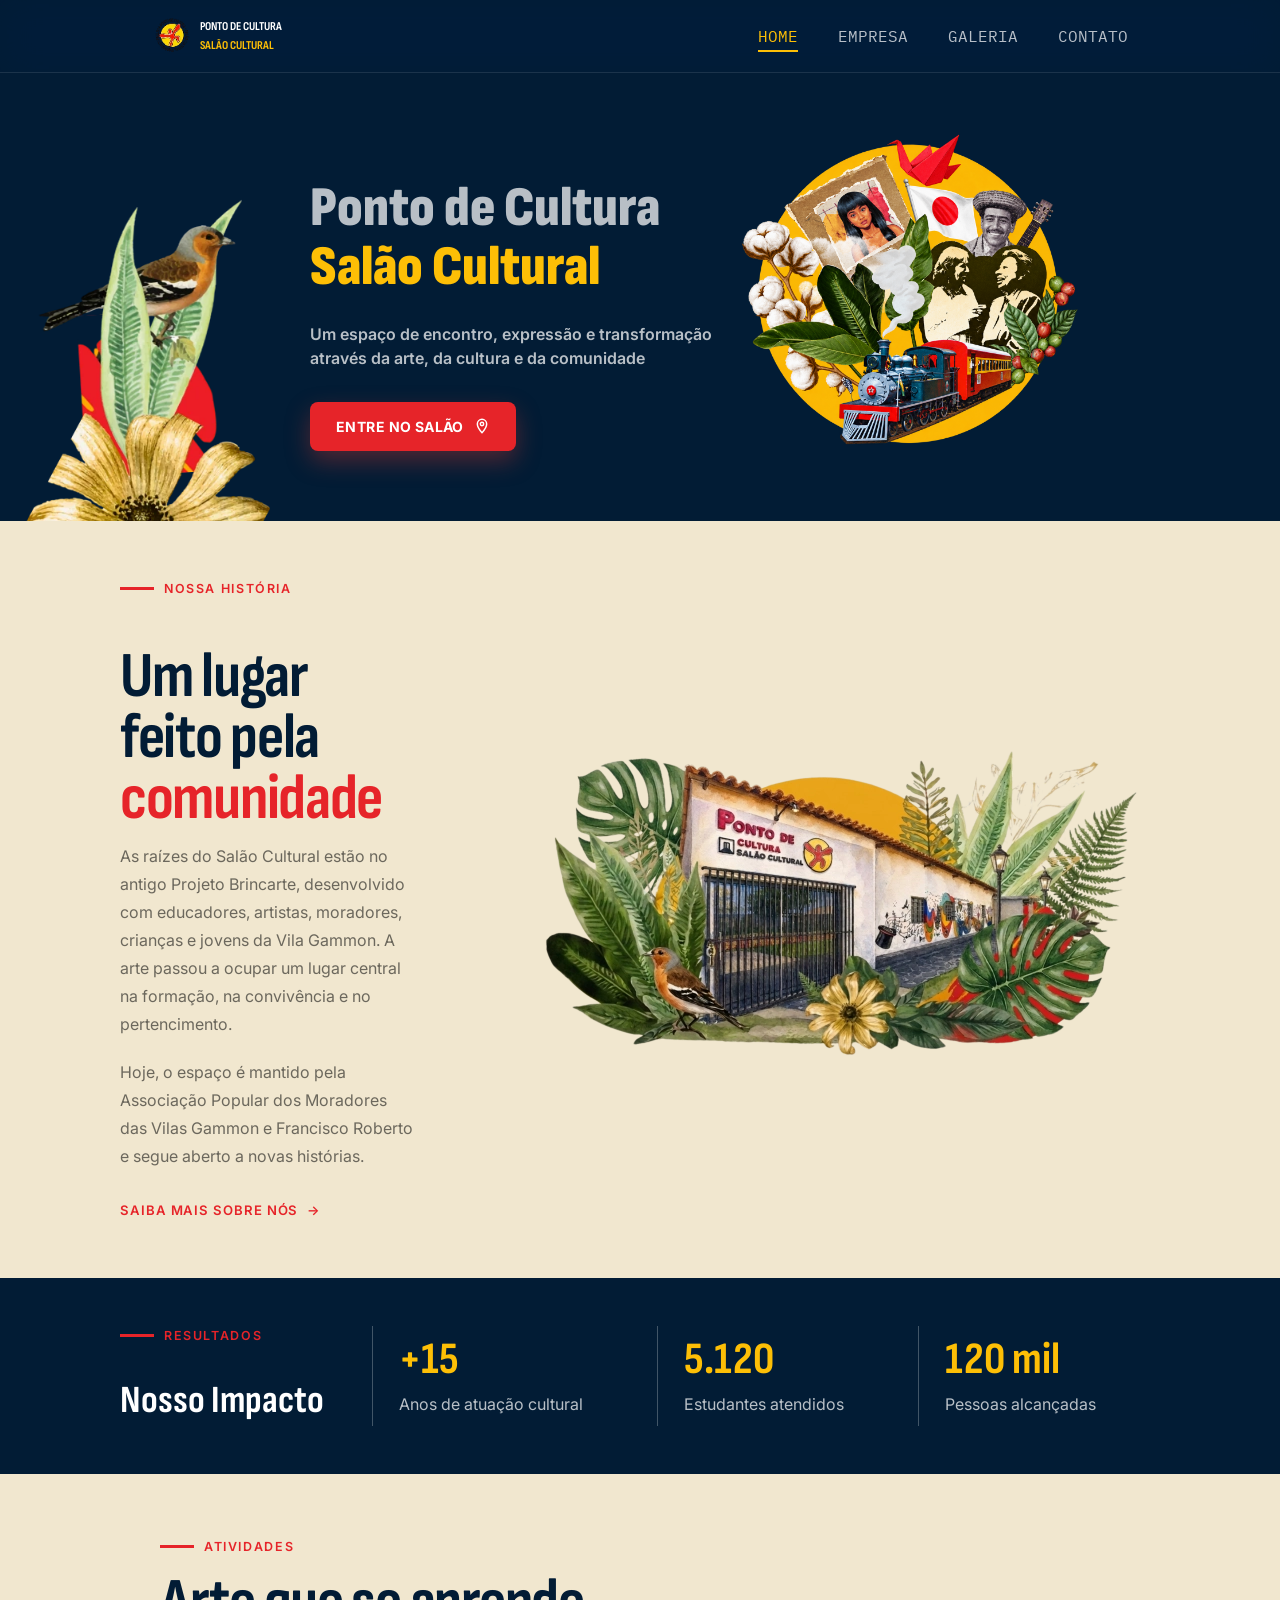
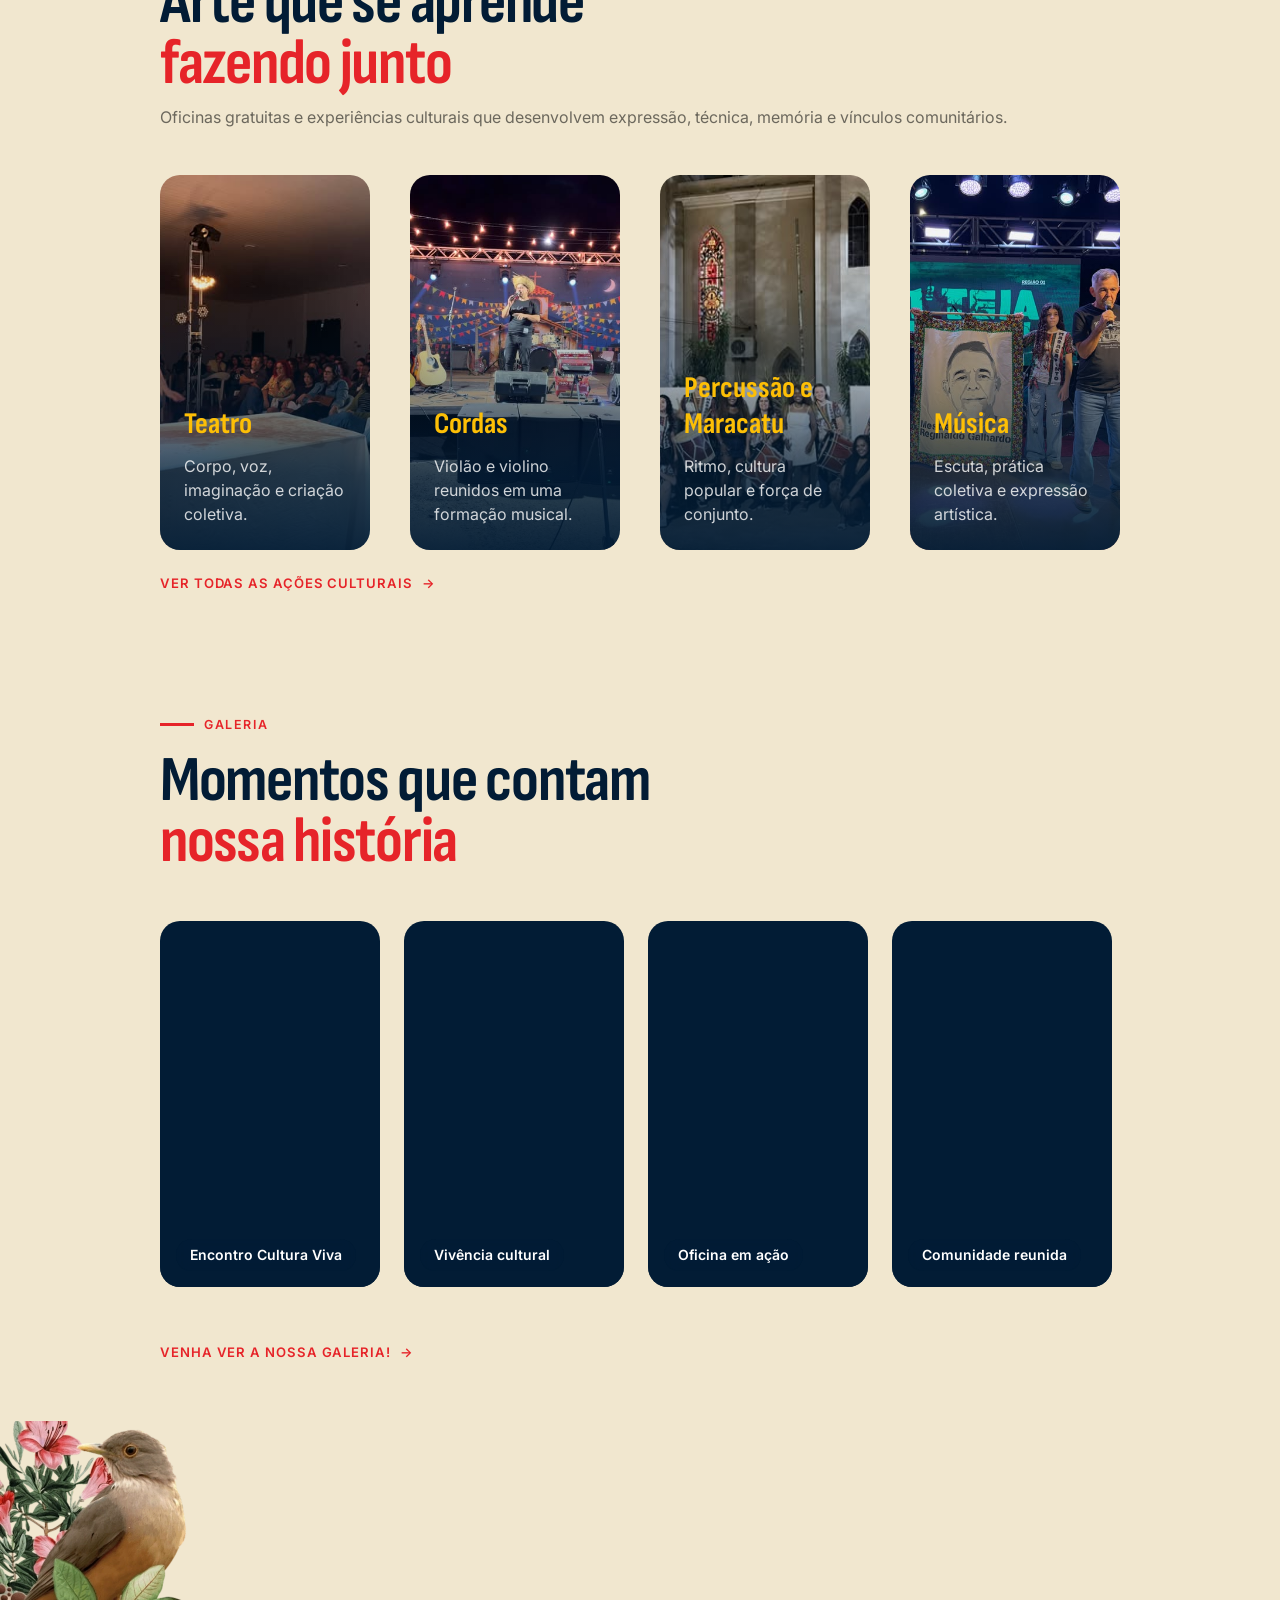
==== pages/index.html @ cdcd7b33 "feat(footer): add footer section with illustrative image and new footer styles" ====
<!DOCTYPE html>
<html lang="pt-BR">
<head>
    <meta charset="UTF-8">
    <meta name="viewport" content="width=device-width, initial-scale=1.0">
    <title>Ponto de Cultura</title>
    <link rel="stylesheet" href="../styles/app.css">
    <link rel="shortcut icon" href="../assets/icons/Ponto-de-cultura_logo.webp" type="image/x-icon">
</head>
<body>
    <header>
        <nav>
            <div class="header-container">
                <div class="header__logo">
                    <img src="../assets/icons/Ponto-de-cultura_logo.webp" alt="Logo do Ponto de Cultura Salão Cultural">

                    <div class="logo-content">
                        <span>PONTO DE CULTURA</span>
                        <span>SALÃO CULTURAL</span>
                    </div>
                </div>

                <input type="checkbox" id="menu-checkbox">
                <label class="menu-label" for="menu-checkbox">
                    <svg xmlns="http://www.w3.org/2000/svg" width="20" height="20" fill="currentColor"
                        viewBox="0 0 16 16">
                        <path fill-rule="evenodd"
                            d="M2.5 12a.5.5 0 0 1 .5-.5h10a.5.5 0 0 1 0 1H3a.5.5 0 0 1-.5-.5m0-4a.5.5 0 0 1 .5-.5h10a.5.5 0 0 1 0 1H3a.5.5 0 0 1-.5-.5m0-4a.5.5 0 0 1 .5-.5h10a.5.5 0 0 1 0 1H3a.5.5 0 0 1-.5-.5" />
                    </svg>
                </label>

                <label id="overlay" for="menu-checkbox"></label>

                <ul class="header__navbar">
                    <label class="menu-label" for="menu-checkbox">
                        <svg xmlns="http://www.w3.org/2000/svg" width="20" height="20" fill="currentColor"
                            viewBox="0 0 16 16">
                            <path
                                d="M2.146 2.854a.5.5 0 1 1 .708-.708L8 7.293l5.146-5.147a.5.5 0 0 1 .708.708L8.707 8l5.147 5.146a.5.5 0 0 1-.708.708L8 8.707l-5.146 5.147a.5.5 0 0 1-.708-.708L7.293 8z" />
                        </svg>
                    </label>

                    <li><a href="index.html" class="active">HOME</a></li>
                    <li><a href="enterprise.html">EMPRESA</a></li>
                    <li><a href="galery.html">GALERIA</a></li>
                    <li><a href="contact.html">CONTATO</a></li>
                </ul>
            </div>
        </nav>
    </header>

    <main>
        <section class="hero">
            <img class="hero-bird" src="../assets/images/Pardal_hero.webp" alt="Pardal pousado">

            <div class="hero-content">
                <h1 class="hero-title">
                    Ponto de Cultura<br>
                    <span class="hero-title-highlight">Salão Cultural</span>
                </h1>

                <p class="hero-text">
                    Um espaço de encontro, expressão e transformação através da arte, da cultura e da comunidade
                </p>

                <a href="#salao" class="hero-button">
                    ENTRE NO SALÃO
                    <svg viewBox="0 0 24 24" fill="none" stroke="currentColor" stroke-width="2.2" stroke-linecap="round"
                        stroke-linejoin="round">
                        <path d="M12 22s7-7.58 7-13a7 7 0 1 0-14 0c0 5.42 7 13 7 13Z" />
                        <circle cx="12" cy="9" r="2.5" />
                    </svg>
                </a>
            </div>

            <img class="hero-hand" src="../assets/images/Imagem_hero.png" alt="Elementos culturais do Salão Cultural">
        </section>

        <section class="history">
            <div class="history__container">
                <span class="eyebrown">NOSSA HISTÓRIA</span>

                <div class="history__content">
                    <h1 class="title_content">Um lugar feito pela <span>comunidade</span></h1>

                    <div class="history__content__text">
                        <p>As raízes do Salão Cultural estão no antigo Projeto Brincarte, desenvolvido com educadores, artistas, moradores, crianças e jovens da Vila Gammon. A arte passou a ocupar um lugar central na formação, na convivência e no pertencimento. </p>
                        
                        <p>Hoje, o espaço é mantido pela Associação Popular dos Moradores das Vilas Gammon e Francisco Roberto e segue aberto a novas histórias.</p>
                    </div>
                </div>

                <a href="#" class="btn">Saiba mais sobre nós</a>
            </div>

            <img src="../assets/images/Prédio_about.webp" alt="Uma imagem ilustrativa do prédio do Salão Cultural" class="history__image">
        </section>

        <section class="stats">
            <div class="stats-container">
                <div class="title">
                    <span class="eyebrown">Resultados</span>
                    <h2>Nosso Impacto</h2>
                </div>

                <div class="metric">
                    <h3>+15</h3>
                    <p>Anos de atuação cultural</p>
                </div>

                <div class="metric">
                    <h3>5.120</h3>
                    <p>Estudantes atendidos</p>
                </div>
                
                <div class="metric">
                    <h3>120 mil</h3>
                    <p>Pessoas alcançadas</p>
                </div>
            </div>
        </section>

        <section class="activities">
            <div class="activities-container">
                <span class="eyebrown"> Atividades</span>
                <div class="activities-content">
                    <h2 class="title_content">Arte que se aprende <span>fazendo junto</span></h2>
                    <p>Oficinas gratuitas e experiências culturais que desenvolvem expressão, técnica, memória e vínculos comunitários.</p>
                </div>
                <div class="images">
                    <div class="image" id="teatro">
                        <h3>Teatro</h3>
                        <p>Corpo, voz, imaginação e criação coletiva.</p>
                    </div>
                    <div class="image" id="cordas">
                        <h3>Cordas</h3>
                        <p>Violão e violino reunidos em uma formação musical.</p>
                    </div>
                    <div class="image" id="percussa-maracatu">
                        <h3>Percussão e Maracatu</h3>
                        <p>Ritmo, cultura popular e força de conjunto.</p>
                    </div>
                    <div class="image" id="musica">
                        <h3>Música</h3>
                        <p>Escuta, prática coletiva e expressão artística.</p>
                    </div>
                </div>
                <a href="#" class="btn">Ver todas as ações culturais</a>
            </div>
        </section>

        <section class="galery">
            <div class="titles-sections">
                <span class="eyebrown"> Galeria</span>
                <div class="activities-content">
                    <h2 class="title_content">Momentos que contam <span>nossa história</span></h2>
                </div>
            </div>

            <div class="galery__images">
                <div class="galery_images_image">
                    <span>Encontro Cultura Viva</span>
                </div>

                <div class="galery_images_image">
                    <span>Vivência cultural</span>
                </div>

                <div class="galery_images_image">
                    <span>Oficina em ação</span>
                </div>

                <div class="galery_images_image">
                    <span>Comunidade reunida</span>
                </div>

                <div class="galery_images_image">
                    <span>Oficina de cordas</span>
                </div>
            </div>

            <a href="#" class="btn">Venha ver a nossa galeria!</a>
        </section>

        <section class="footer">
            <div class="footer-container">
                <img src="../assets/images/Pardal e flores_quote.webp" alt="Uma imagem ilustrativa de um pardal">

                
            </div>
        </section>
    </main>

    <footer>

    </footer>

</body>
</html>
---- styles/app.css ----
@import url('https://fonts.googleapis.com/css2?family=IBM+Plex+Mono:wght@400;700&family=Inter:wght@400;500;600;700&family=Sofia+Sans+Condensed:wght@100..1000&display=swap');

@import "home/header.css";
@import "home/hero.css";
@import "home/history.css";
@import "home/stats.css";
@import "home/activities.css";
@import "home/galery.css";
@import "media_query.css";

:root {
    /* Backgrounds */
    --background-primary-color: #F1E7CF;
    --background-secondary-color: #021C35;
    --background-tertiary-color: #FDBF06;
    --background-quaternary-color: #FFFFFF;

    /* Text Colors */
    --text-primary-color: #000000;
    --text-secondary-color: #6C685D;
    --text-tertiary-color: #FFFFFFB8;
    --text-quaternary-color: #FFFFFF;

    /* Brand/Action Colors */
    --color-primary: #E62429;
    --color-primary-hover: #8a171b;
    --color-secondary: #021C35;
    --color-tertiary: #FDBF06;

   /* Title Sizes */
    --title-h1-size: 64px;
    --title-h2-size: 56px;
    --title-h3-size: 40px;
    --title-h4-size: 32px;
    --subtitle-size: 24px;

    /* Body Text Sizes */
    --text-body1-size: 16px;
    --text-body2-size: 18px;
    --text-body3-size: 20px;

    /* Font Weights */
    --title-weight: 900;
    --subtitle-weight: 800;
    --header-weight: 700;
    --text-body1-weight: 600;
    --text-body2-weight: 500;
    --text-weight: normal;

    /* Font Families */
    --title-font: "Sofia Sans Condensed", sans-serif;
    --text-font: "Inter", sans-serif;
    --mono-font: "IBM Plex Mono", monospace;

    /* Shadow */
    --shadow: 0 20px 40px rgba(0, 0, 255, 0.3);
}

* {
    margin: 0;
    padding: 0;
    box-sizing: border-box;
}

body {
    background-color: var(--background-primary-color);
}

h1,
h2,
h3,
h4 {
    font-family: var(--title-font);
}

p {
    color: var(--text-secondary-color);
    font-family: var(--text-font);
}
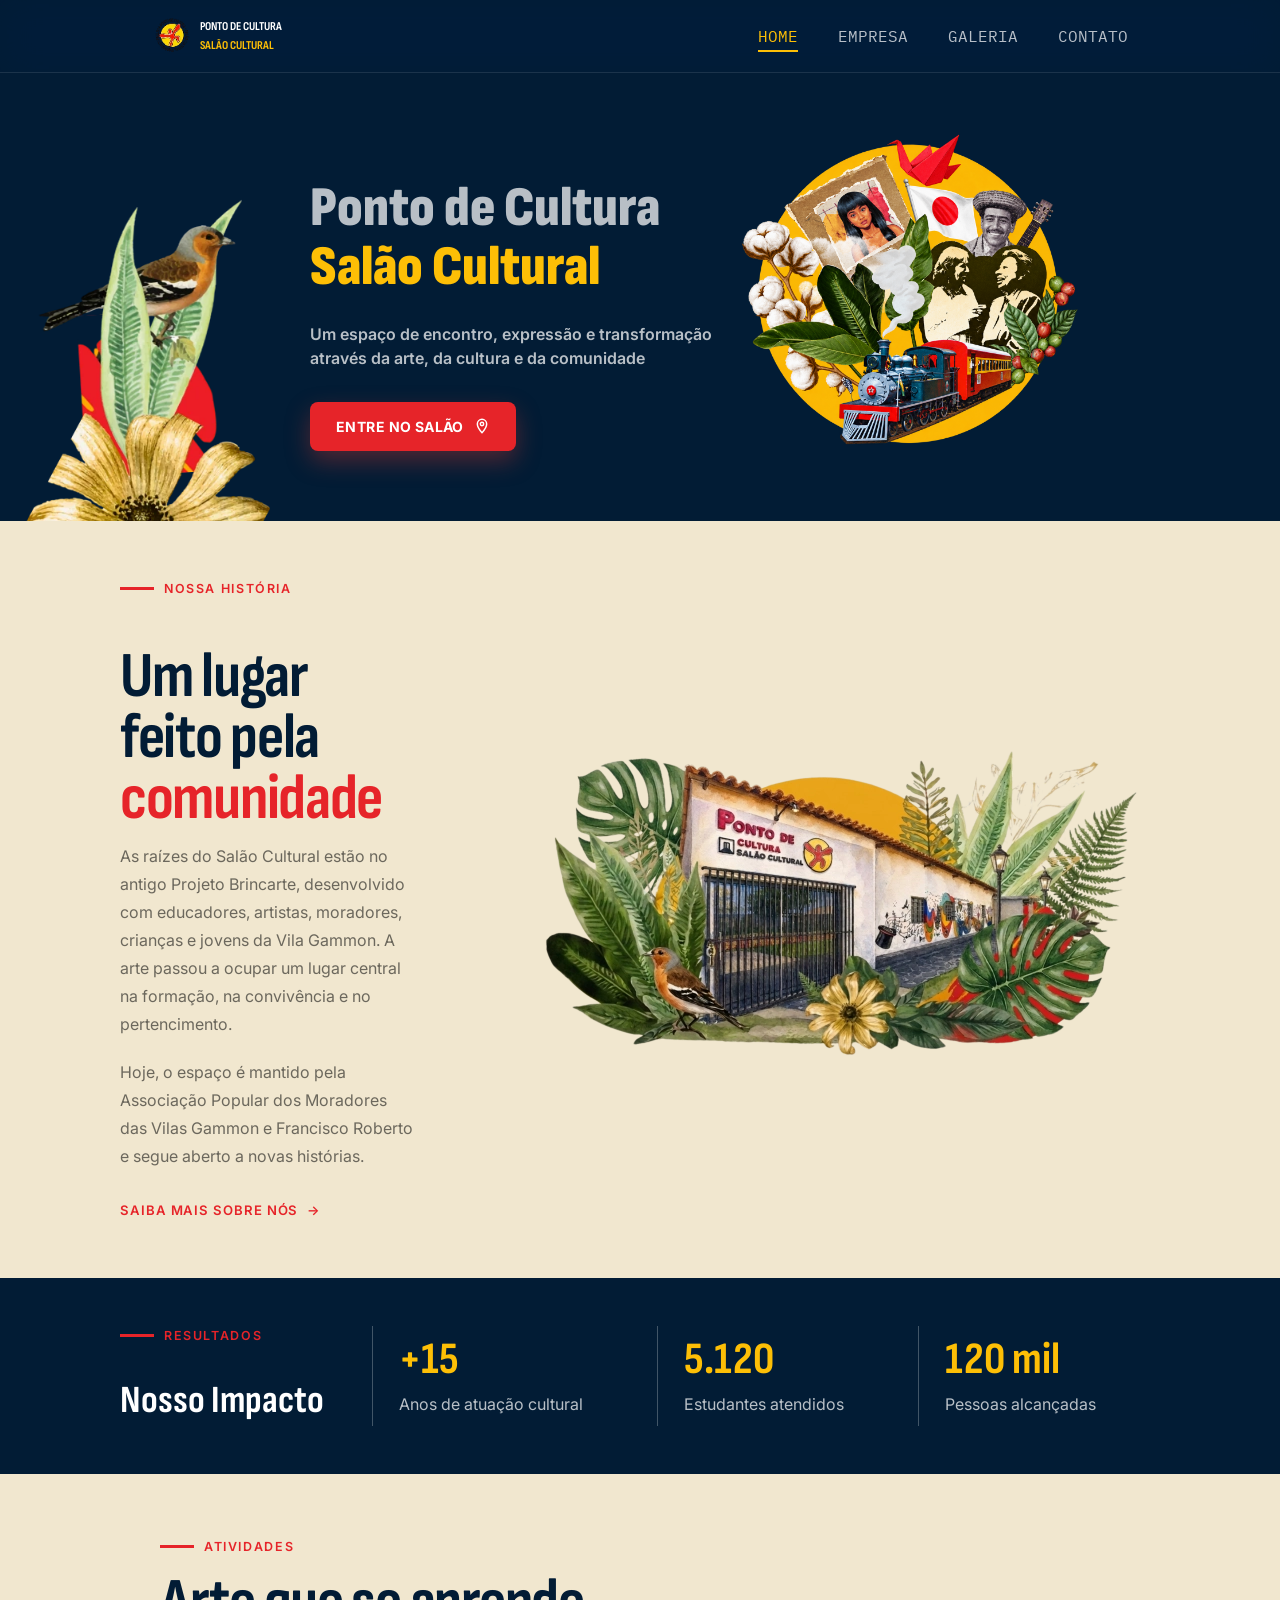
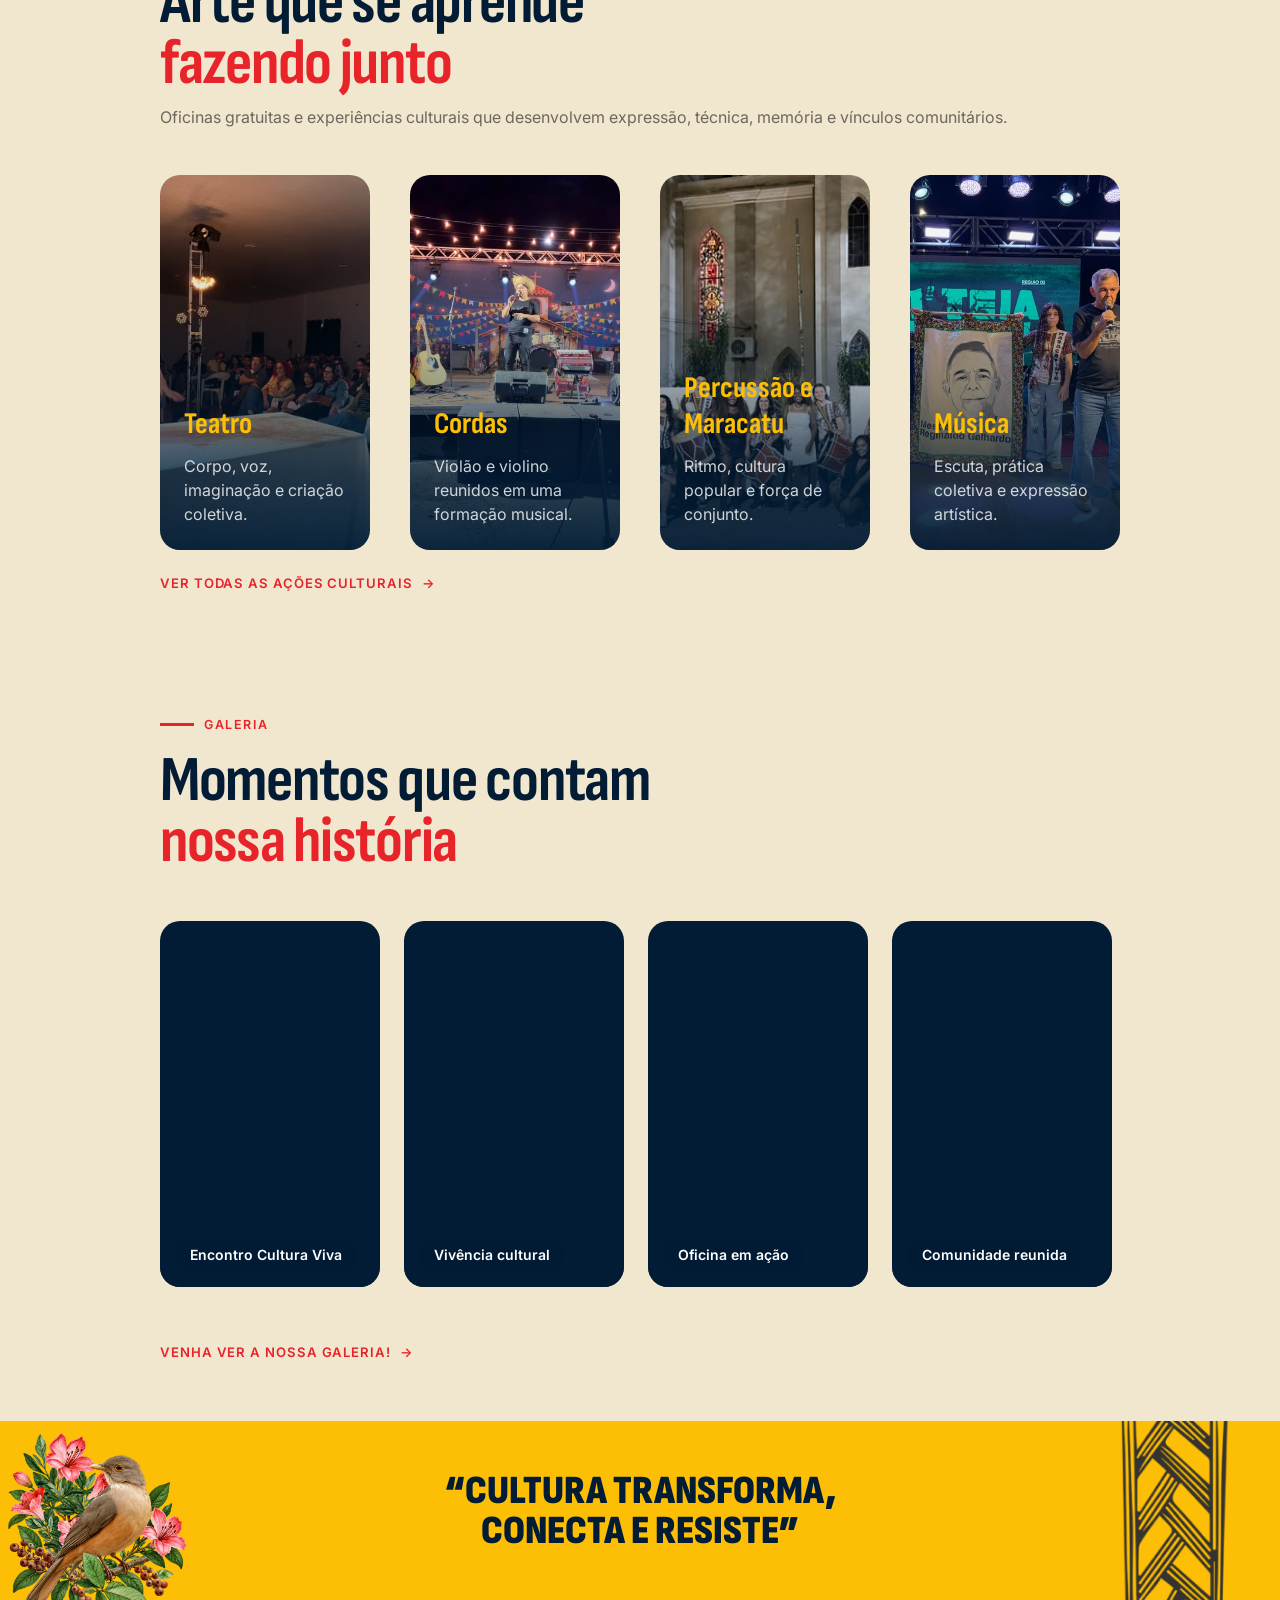
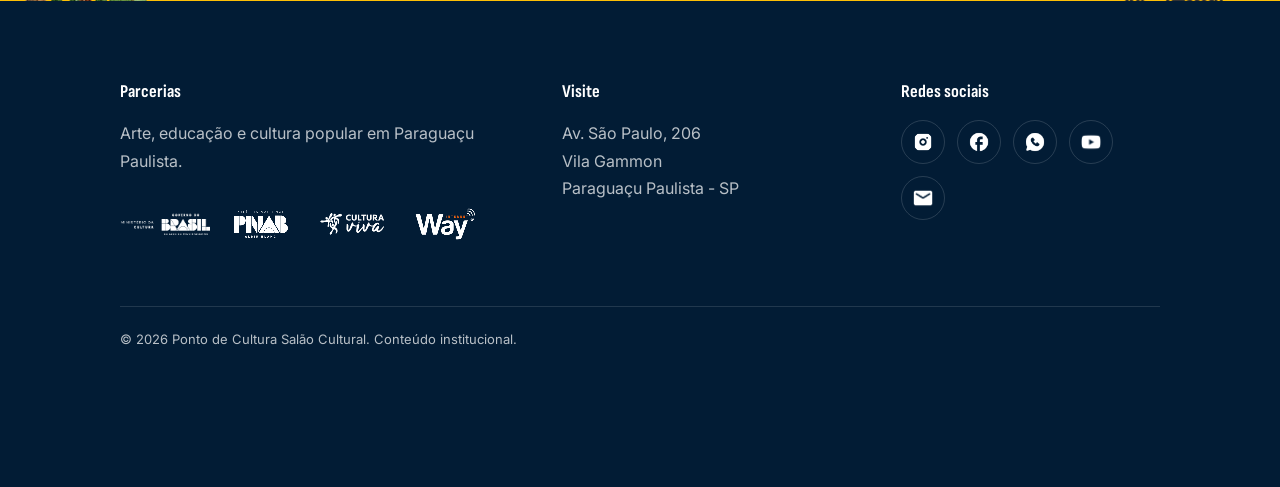
==== commit 5326f98a: "feat(footer): implement new footer section with responsive design and content" ====
--- a/pages/index.html
+++ b/pages/index.html
@@ -183,13 +183,108 @@
             <a href="#" class="btn">Venha ver a nossa galeria!</a>
         </section>
 
-        <section class="footer">
+        <section class="cta">
+            <div class="cta-container">
+                <img class="cta__bird" src="../assets/images/Pardal e flores_quote.webp" alt="Pardal">
+
+                <div class="cta__content">
+                    <h2>“Cultura transforma,<br>conecta e resiste”</h2>
+                </div>
+                <img class="cta__pattern" src="../assets/images/Grafismo_quote.webp" alt="Grafismo decorativo">
+            </div>
+
+        </section>
+
+        <footer>
+
             <div class="footer-container">
-                <img src="../assets/images/Pardal e flores_quote.webp" alt="Uma imagem ilustrativa de um pardal">
-
-                
-            </div>
-        </section>
+
+                <div class="footer-content">
+
+                    <div class="footer-column">
+
+                        <h3>Parcerias</h3>
+
+                        <p>
+                            Arte, educação e cultura popular em Paraguaçu Paulista.
+                        </p>
+
+                        <div class="footer-partners">
+
+                            <img src="../assets/icons/Ministério-da-cultura_logo.webp" alt="Ministério da Cultura">
+
+                            <img src="../assets/icons/PNAB_logo.webp" alt="PNAB">
+
+                            <img src="../assets/icons/Cultura-viva_logo.webp" alt="Cultura Viva">
+
+                            <img src="../assets/icons/Way_logo.webp" alt="Way">
+
+                        </div>
+
+                    </div>
+
+                    <div class="footer-column">
+
+                        <h3>Visite</h3>
+
+                        <a href="https://www.google.com/maps/search/?api=1&query=Av.+São+Paulo+206+Paraguaçu+Paulista+SP"
+                            target="_blank"
+                            rel="noopener noreferrer">
+
+                            Av. São Paulo, 206<br>
+                            Vila Gammon<br>
+                            Paraguaçu Paulista - SP
+
+                        </a>
+
+                    </div>
+
+                    <div class="footer-column">
+
+                        <h3>Redes sociais</h3>
+
+                        <div class="footer-socials">
+
+                            <a href="#" aria-label="Instagram">
+
+                                <img src="../assets/icons/Instagram_logo.webp" alt="Instagram">
+
+                            </a>
+
+                            <a href="#" aria-label="Facebook">
+
+                                <img src="../assets/icons/Facebook_logo.webp" alt="Facebook">
+
+                            </a>
+
+                            <a href="#" aria-label="WhatsApp">
+
+                                <img src="../assets/icons/Whatsapp_logo.webp" alt="WhatsApp">
+
+                            </a>
+
+                            <a href="#" aria-label="YouTube">
+
+                                <img src="../assets/icons/Youtube_logo.webp" alt="YouTube">
+
+                            </a>
+
+                            <a href="#" aria-label="E-mail">
+
+                                <img src="../assets/icons/Email_logo.webp" alt="E-mail">
+
+                            </a>
+
+                        </div>
+
+                    </div>
+                </div>
+
+                <div class="footer-bottom">
+                    <p>© 2026 Ponto de Cultura Salão Cultural. Conteúdo institucional.</p>
+                </div>
+            </div>
+        </footer>
     </main>
 
     <footer>
--- a/styles/app.css
+++ b/styles/app.css
@@ -6,6 +6,8 @@
 @import "home/stats.css";
 @import "home/activities.css";
 @import "home/galery.css";
+@import "cta.css";
+@import "footer.css";
 @import "media_query.css";
 
 :root {
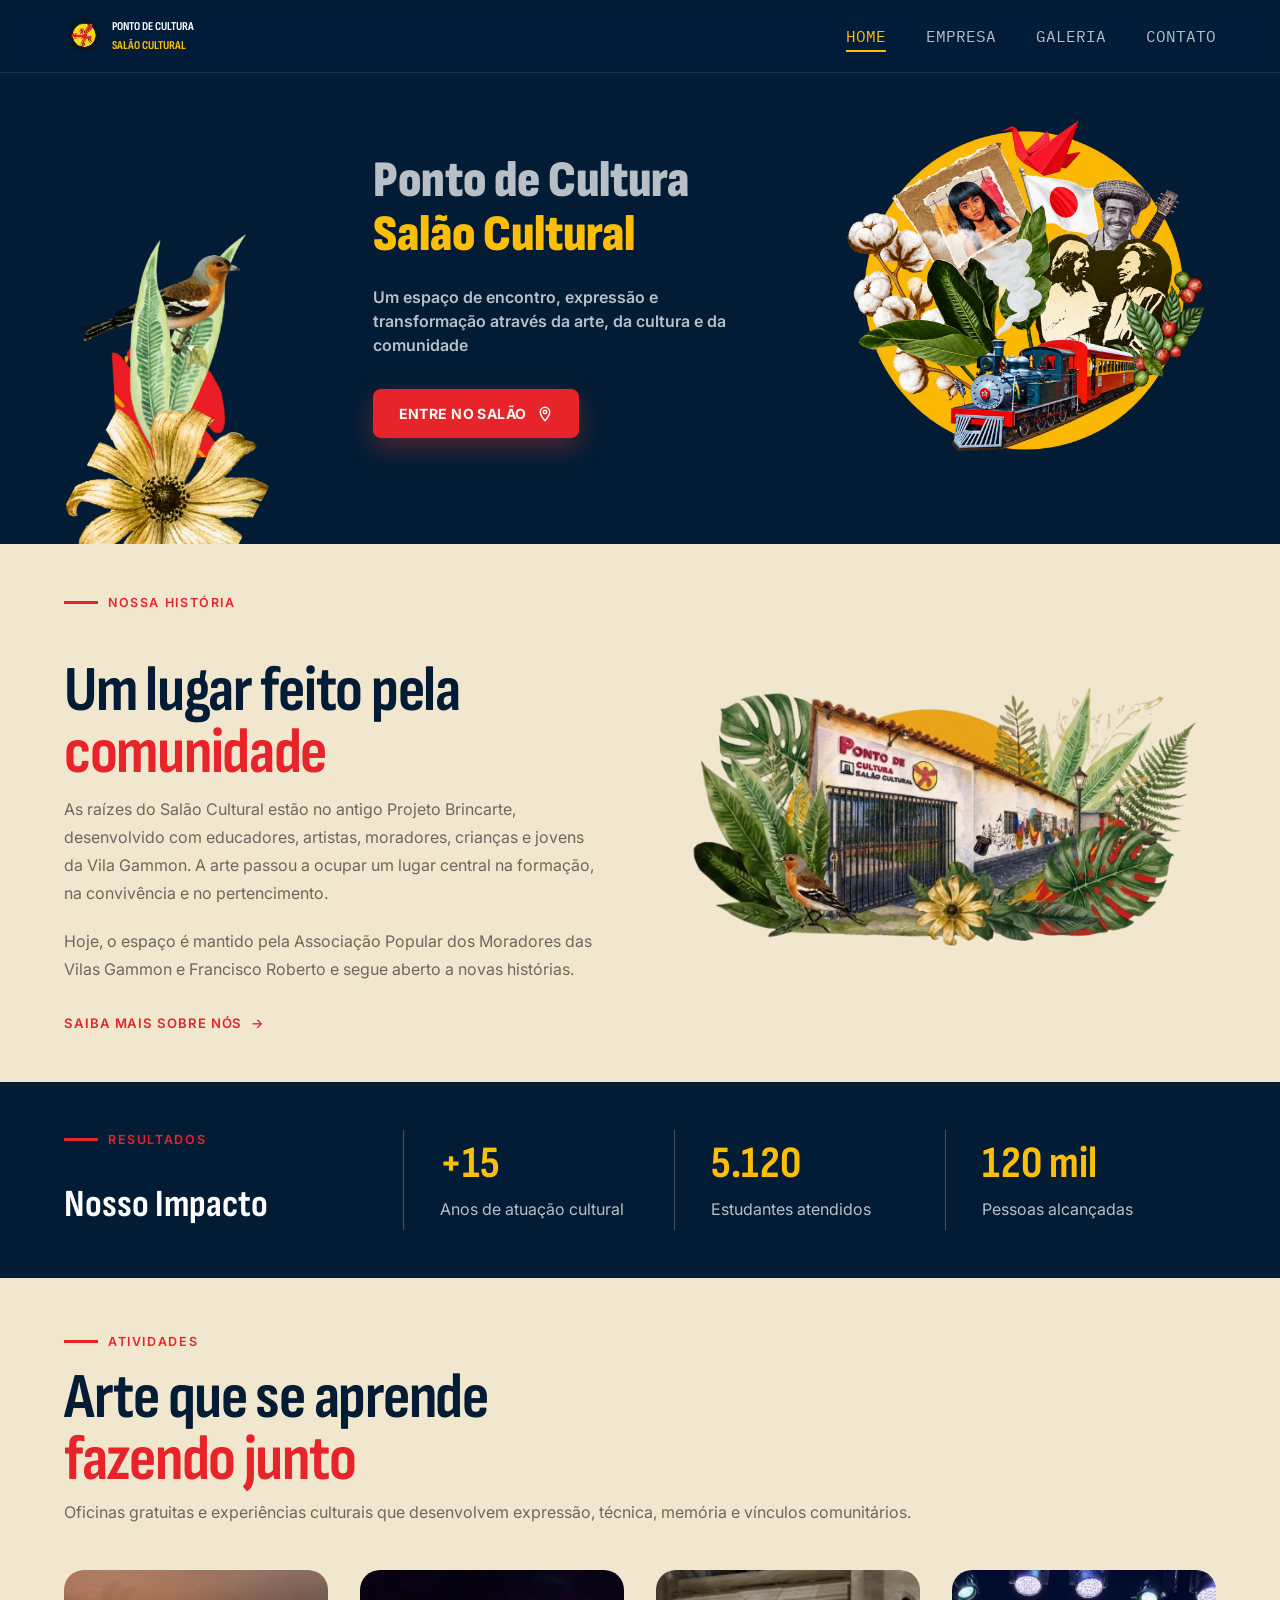
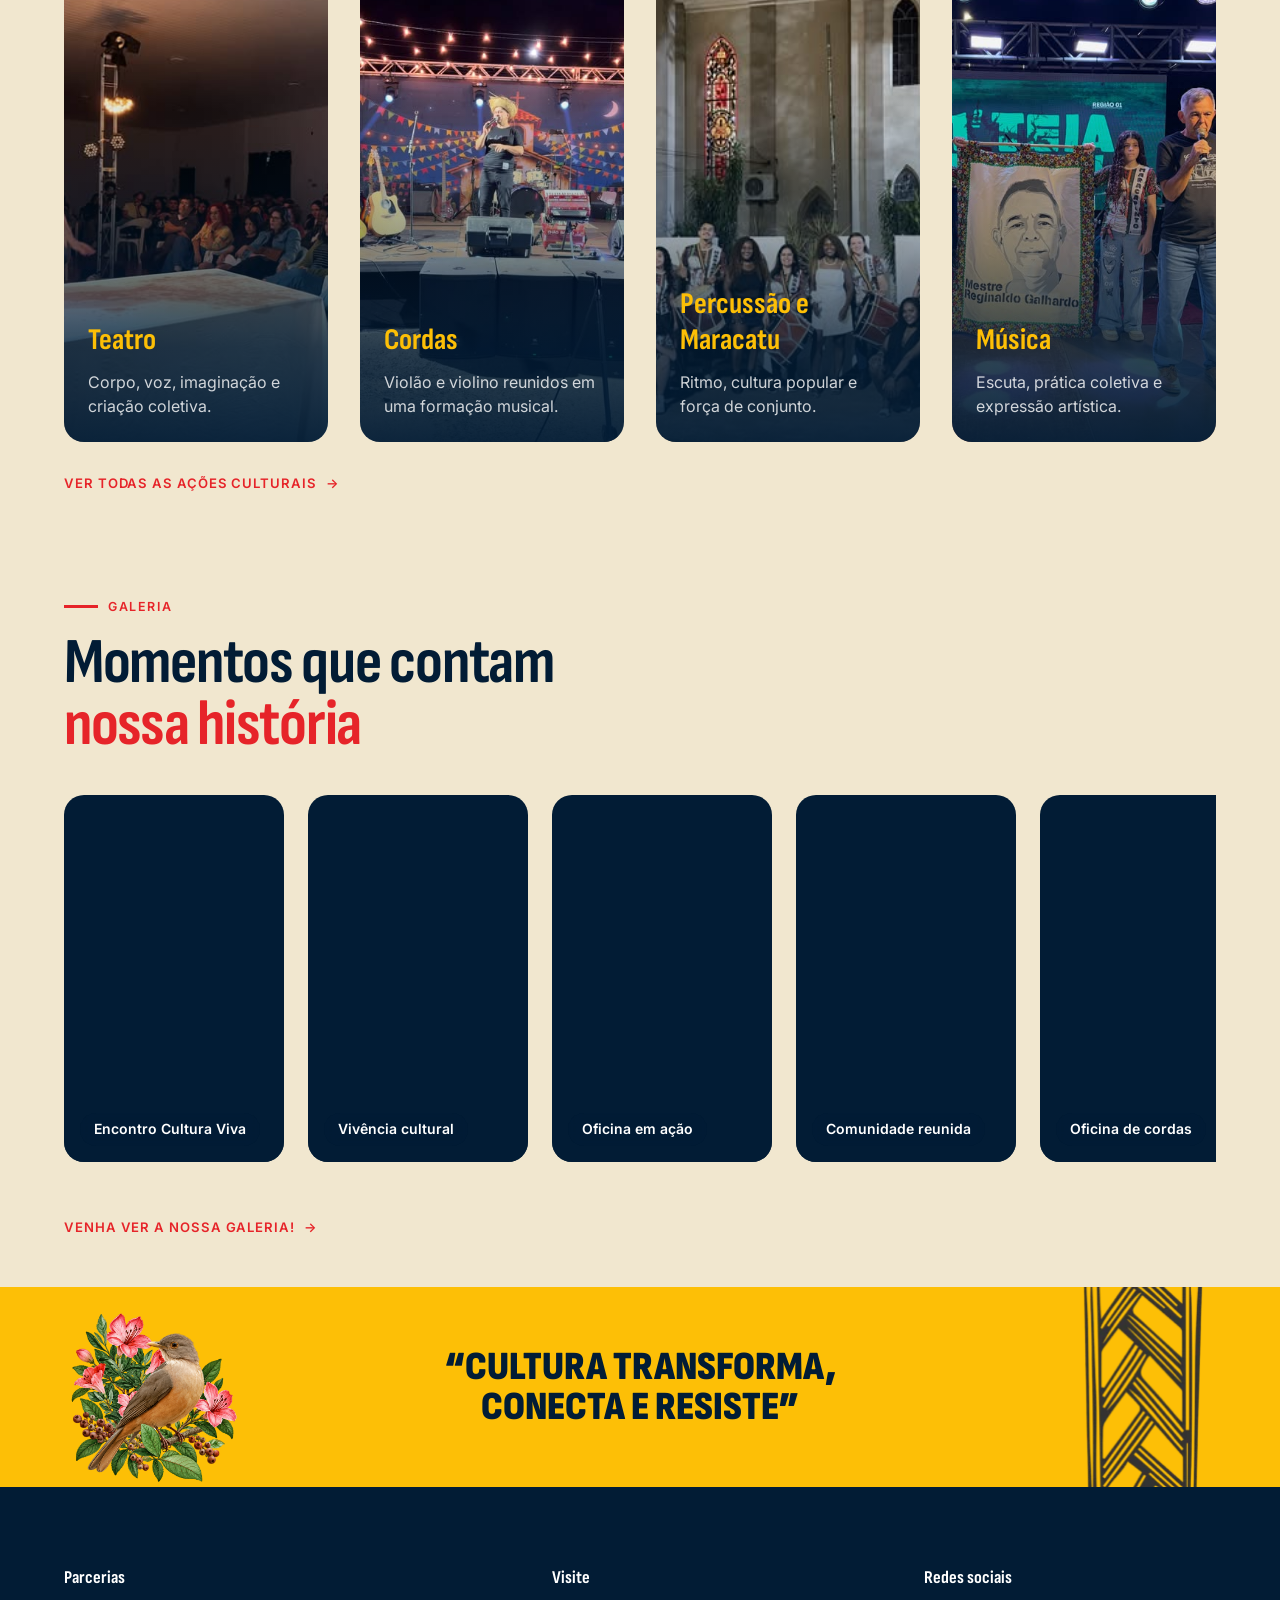
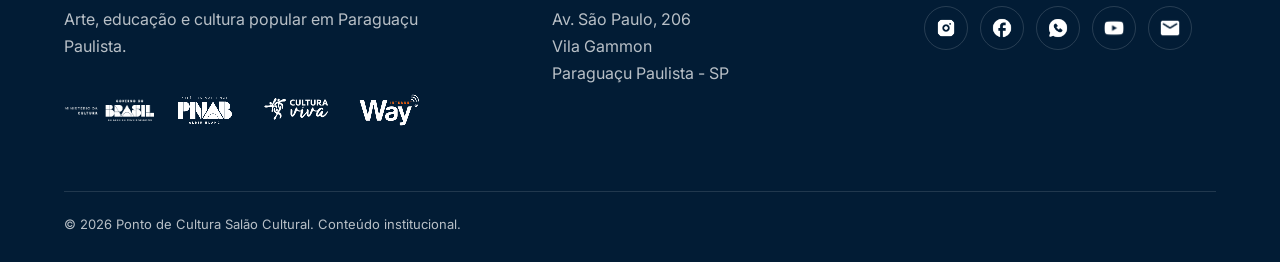
==== commit 782c1467: "Refactor HTML structure and improve accessibility; update CSS for responsive design and layout consi" ====
--- a/pages/index.html
+++ b/pages/index.html
@@ -22,7 +22,7 @@
                 </div>
 
                 <input type="checkbox" id="menu-checkbox">
-                <label class="menu-label" for="menu-checkbox">
+                <label class="menu-label" for="menu-checkbox" aria-label="Abrir menu">
                     <svg xmlns="http://www.w3.org/2000/svg" width="20" height="20" fill="currentColor"
                         viewBox="0 0 16 16">
                         <path fill-rule="evenodd"
@@ -33,7 +33,7 @@
                 <label id="overlay" for="menu-checkbox"></label>
 
                 <ul class="header__navbar">
-                    <label class="menu-label" for="menu-checkbox">
+                    <label class="menu-label" for="menu-checkbox" aria-label="Fechar menu">
                         <svg xmlns="http://www.w3.org/2000/svg" width="20" height="20" fill="currentColor"
                             viewBox="0 0 16 16">
                             <path
@@ -52,32 +52,34 @@
 
     <main>
         <section class="hero">
-            <img class="hero-bird" src="../assets/images/Pardal_hero.webp" alt="Pardal pousado">
-
-            <div class="hero-content">
-                <h1 class="hero-title">
-                    Ponto de Cultura<br>
-                    <span class="hero-title-highlight">Salão Cultural</span>
-                </h1>
-
-                <p class="hero-text">
-                    Um espaço de encontro, expressão e transformação através da arte, da cultura e da comunidade
-                </p>
-
-                <a href="#salao" class="hero-button">
-                    ENTRE NO SALÃO
-                    <svg viewBox="0 0 24 24" fill="none" stroke="currentColor" stroke-width="2.2" stroke-linecap="round"
-                        stroke-linejoin="round">
-                        <path d="M12 22s7-7.58 7-13a7 7 0 1 0-14 0c0 5.42 7 13 7 13Z" />
-                        <circle cx="12" cy="9" r="2.5" />
-                    </svg>
-                </a>
-            </div>
-
-            <img class="hero-hand" src="../assets/images/Imagem_hero.png" alt="Elementos culturais do Salão Cultural">
-        </section>
-
-        <section class="history">
+            <div class="hero-container content-container">
+                <img class="hero-bird" src="../assets/images/Pardal_hero.webp" alt="Pardal pousado">
+
+                <div class="hero-content">
+                    <h1 class="hero-title">
+                        Ponto de Cultura<br>
+                        <span class="hero-title-highlight">Salão Cultural</span>
+                    </h1>
+
+                    <p class="hero-text">
+                        Um espaço de encontro, expressão e transformação através da arte, da cultura e da comunidade
+                    </p>
+
+                    <a href="#salao" class="hero-button">
+                        ENTRE NO SALÃO
+                        <svg viewBox="0 0 24 24" fill="none" stroke="currentColor" stroke-width="2.2" stroke-linecap="round"
+                            stroke-linejoin="round">
+                            <path d="M12 22s7-7.58 7-13a7 7 0 1 0-14 0c0 5.42 7 13 7 13Z" />
+                            <circle cx="12" cy="9" r="2.5" />
+                        </svg>
+                    </a>
+                </div>
+
+                <img class="hero-hand" src="../assets/images/Imagem_hero.png" alt="Elementos culturais do Salão Cultural">
+            </div>
+        </section>
+
+        <section class="history content-container">
             <div class="history__container">
                 <span class="eyebrown">NOSSA HISTÓRIA</span>
 
@@ -98,7 +100,7 @@
         </section>
 
         <section class="stats">
-            <div class="stats-container">
+            <div class="stats-container content-container">
                 <div class="title">
                     <span class="eyebrown">Resultados</span>
                     <h2>Nosso Impacto</h2>
@@ -122,7 +124,7 @@
         </section>
 
         <section class="activities">
-            <div class="activities-container">
+            <div class="activities-container content-container">
                 <span class="eyebrown"> Atividades</span>
                 <div class="activities-content">
                     <h2 class="title_content">Arte que se aprende <span>fazendo junto</span></h2>
@@ -150,7 +152,7 @@
             </div>
         </section>
 
-        <section class="galery">
+        <section class="galery content-container">
             <div class="titles-sections">
                 <span class="eyebrown"> Galeria</span>
                 <div class="activities-content">
@@ -184,7 +186,7 @@
         </section>
 
         <section class="cta">
-            <div class="cta-container">
+            <div class="cta-container content-container">
                 <img class="cta__bird" src="../assets/images/Pardal e flores_quote.webp" alt="Pardal">
 
                 <div class="cta__content">
@@ -192,91 +194,59 @@
                 </div>
                 <img class="cta__pattern" src="../assets/images/Grafismo_quote.webp" alt="Grafismo decorativo">
             </div>
-
         </section>
 
         <footer>
-
             <div class="footer-container">
-
                 <div class="footer-content">
-
                     <div class="footer-column">
-
                         <h3>Parcerias</h3>
-
-                        <p>
-                            Arte, educação e cultura popular em Paraguaçu Paulista.
-                        </p>
+                        <p>Arte, educação e cultura popular em Paraguaçu Paulista.</p>                        
 
                         <div class="footer-partners">
-
                             <img src="../assets/icons/Ministério-da-cultura_logo.webp" alt="Ministério da Cultura">
-
                             <img src="../assets/icons/PNAB_logo.webp" alt="PNAB">
-
                             <img src="../assets/icons/Cultura-viva_logo.webp" alt="Cultura Viva">
-
                             <img src="../assets/icons/Way_logo.webp" alt="Way">
-
                         </div>
-
                     </div>
 
                     <div class="footer-column">
-
                         <h3>Visite</h3>
 
                         <a href="https://www.google.com/maps/search/?api=1&query=Av.+São+Paulo+206+Paraguaçu+Paulista+SP"
                             target="_blank"
                             rel="noopener noreferrer">
-
                             Av. São Paulo, 206<br>
                             Vila Gammon<br>
                             Paraguaçu Paulista - SP
-
                         </a>
-
                     </div>
 
                     <div class="footer-column">
-
                         <h3>Redes sociais</h3>
 
                         <div class="footer-socials">
-
                             <a href="#" aria-label="Instagram">
-
                                 <img src="../assets/icons/Instagram_logo.webp" alt="Instagram">
-
                             </a>
 
                             <a href="#" aria-label="Facebook">
-
                                 <img src="../assets/icons/Facebook_logo.webp" alt="Facebook">
-
                             </a>
 
                             <a href="#" aria-label="WhatsApp">
-
                                 <img src="../assets/icons/Whatsapp_logo.webp" alt="WhatsApp">
-
                             </a>
 
                             <a href="#" aria-label="YouTube">
-
                                 <img src="../assets/icons/Youtube_logo.webp" alt="YouTube">
-
                             </a>
 
                             <a href="#" aria-label="E-mail">
-
                                 <img src="../assets/icons/Email_logo.webp" alt="E-mail">
-
-                            </a>
-
+                            </a>
                         </div>
-
                     </div>
                 </div>
 
@@ -287,9 +257,5 @@
         </footer>
     </main>
 
-    <footer>
-
-    </footer>
-
 </body>
-</html>+</html>
--- a/styles/app.css
+++ b/styles/app.css
@@ -56,6 +56,11 @@
 
     /* Shadow */
     --shadow: 0 20px 40px rgba(0, 0, 255, 0.3);
+
+    /* Layout */
+    --content-max-width: 1360px;
+    --page-gutter: clamp(24px, 5vw, 80px);
+    --section-spacing: clamp(48px, 4vw, 64px);
 }
 
 * {
@@ -68,6 +73,22 @@
     background-color: var(--background-primary-color);
 }
 
+main {
+    overflow: clip;
+}
+
+img {
+    display: block;
+    max-width: 100%;
+}
+
+.content-container {
+    width: 100%;
+    max-width: var(--content-max-width);
+    margin-inline: auto;
+    padding-inline: var(--page-gutter);
+}
+
 h1,
 h2,
 h3,
@@ -78,4 +99,4 @@
 p {
     color: var(--text-secondary-color);
     font-family: var(--text-font);
-}+}
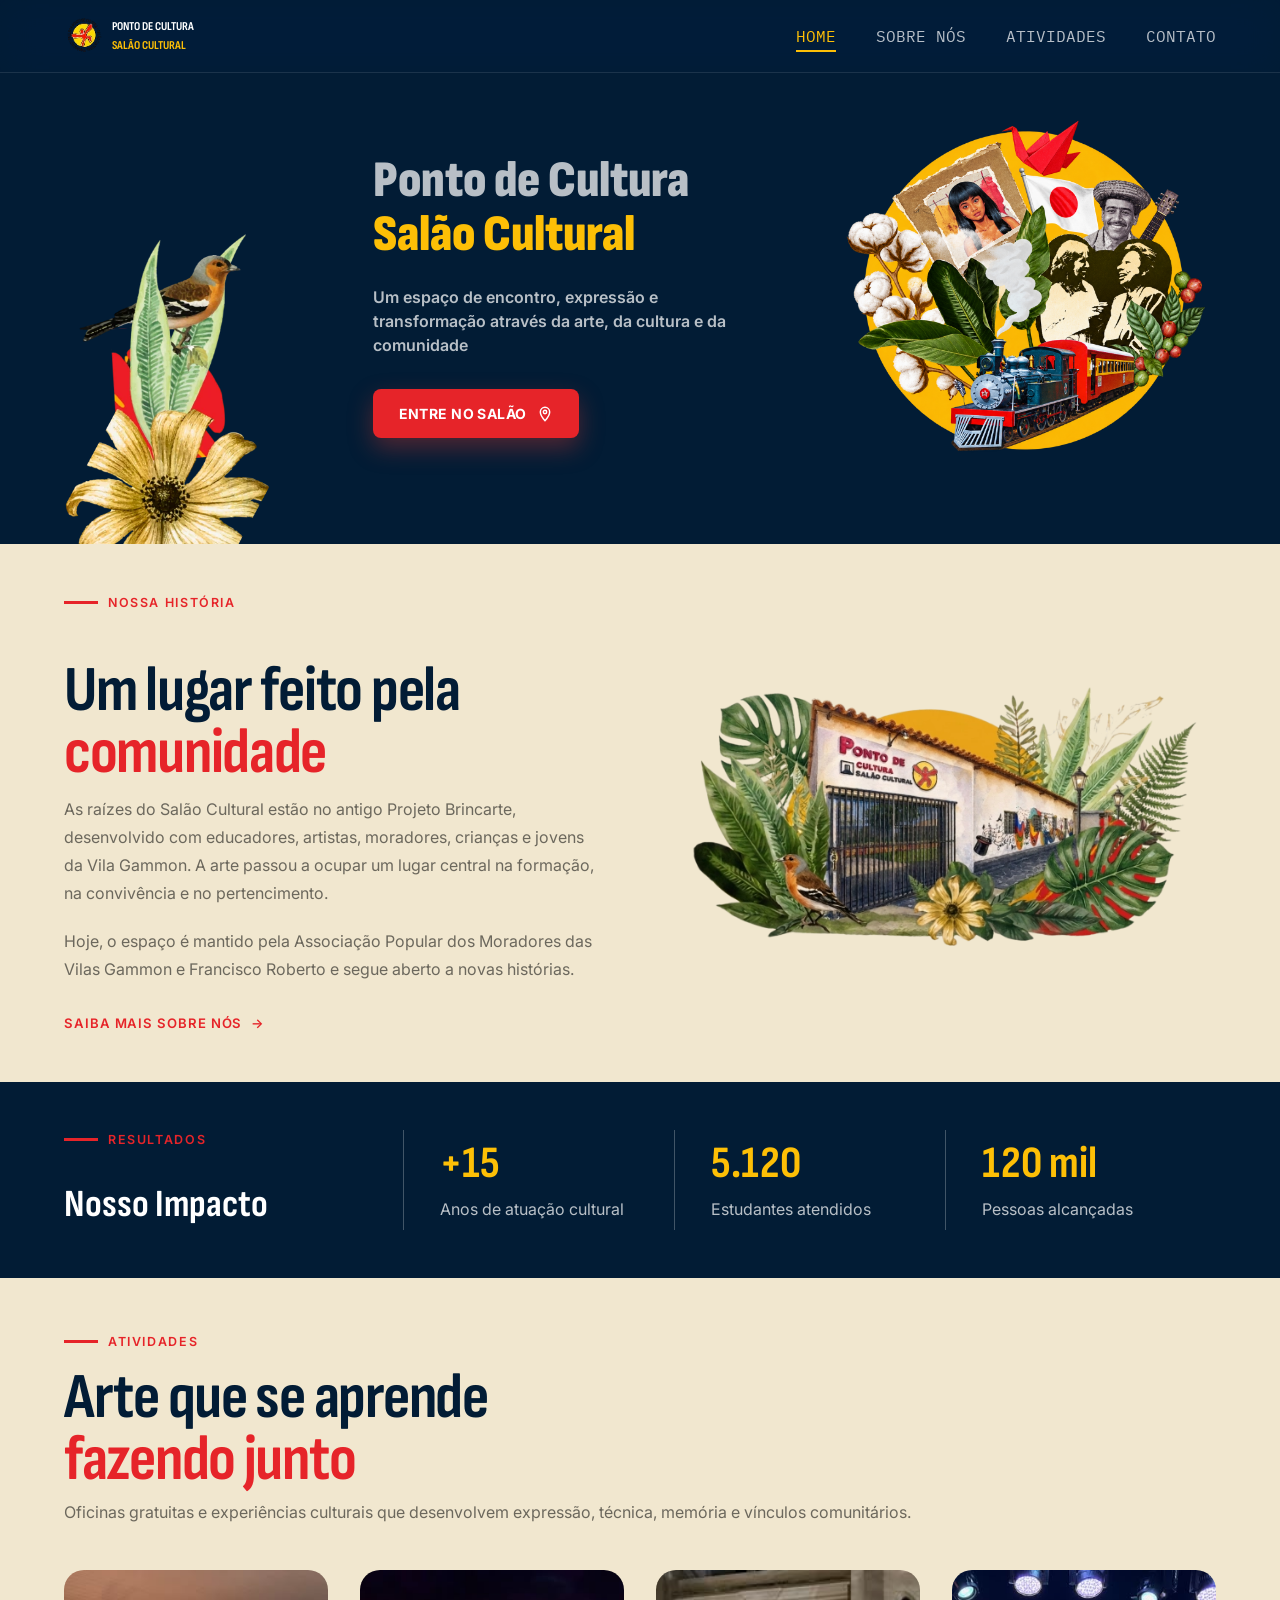
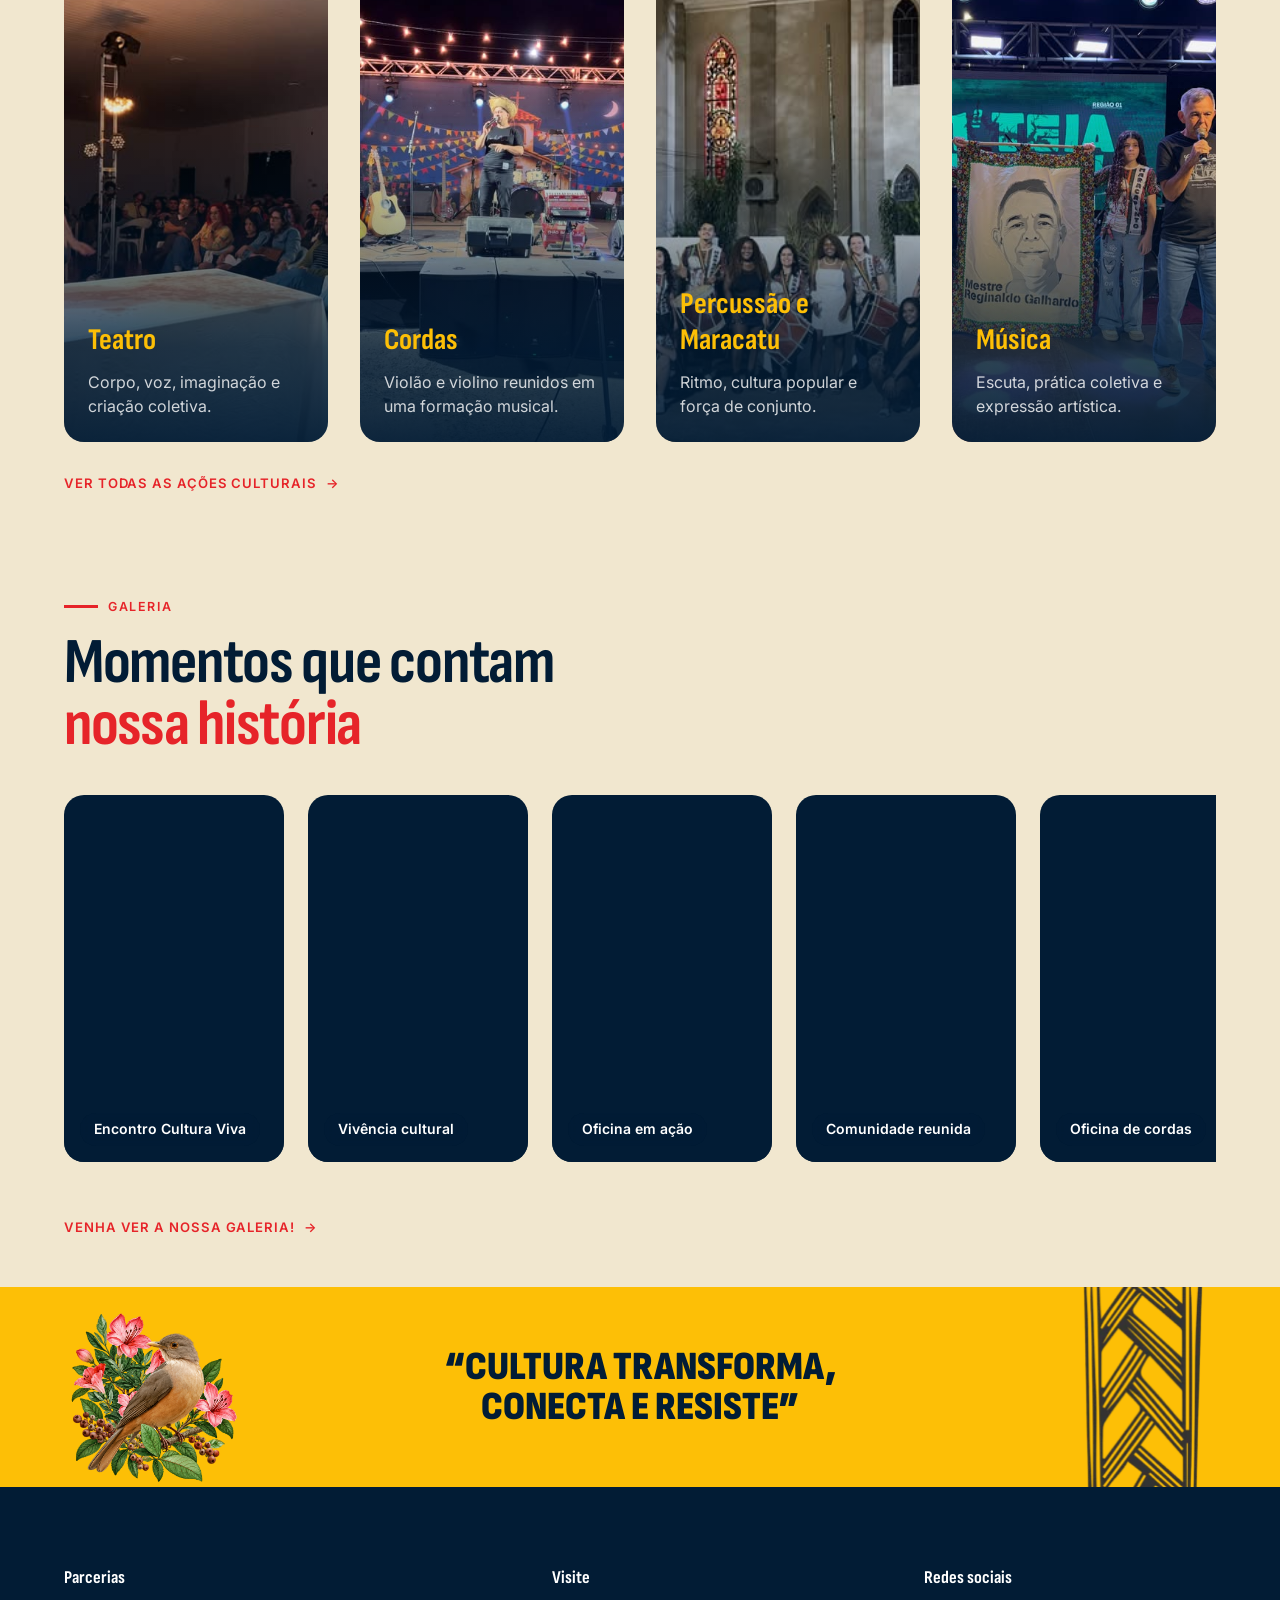
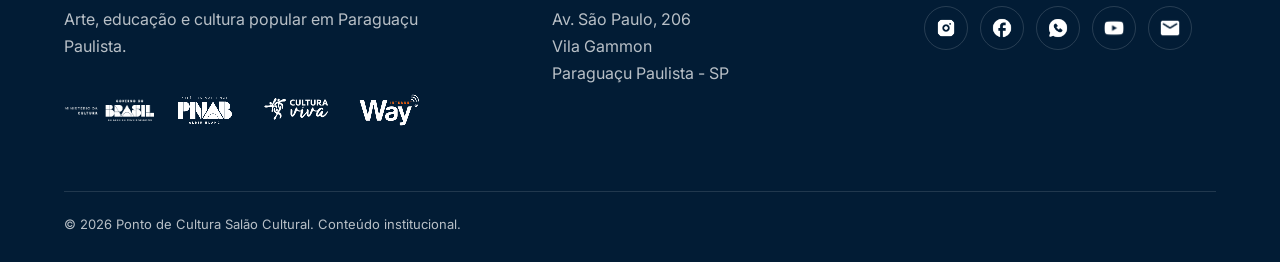
==== commit e837b92e: "feat(pages): add new about and activities pages; update navigation links and remove obsolete pages" ====
--- a/pages/index.html
+++ b/pages/index.html
@@ -42,8 +42,8 @@
                     </label>
 
                     <li><a href="index.html" class="active">HOME</a></li>
-                    <li><a href="enterprise.html">EMPRESA</a></li>
-                    <li><a href="galery.html">GALERIA</a></li>
+                    <li><a href="about.html">SOBRE NÓS</a></li>
+                    <li><a href="activities.html">ATIVIDADES</a></li>
                     <li><a href="contact.html">CONTATO</a></li>
                 </ul>
             </div>
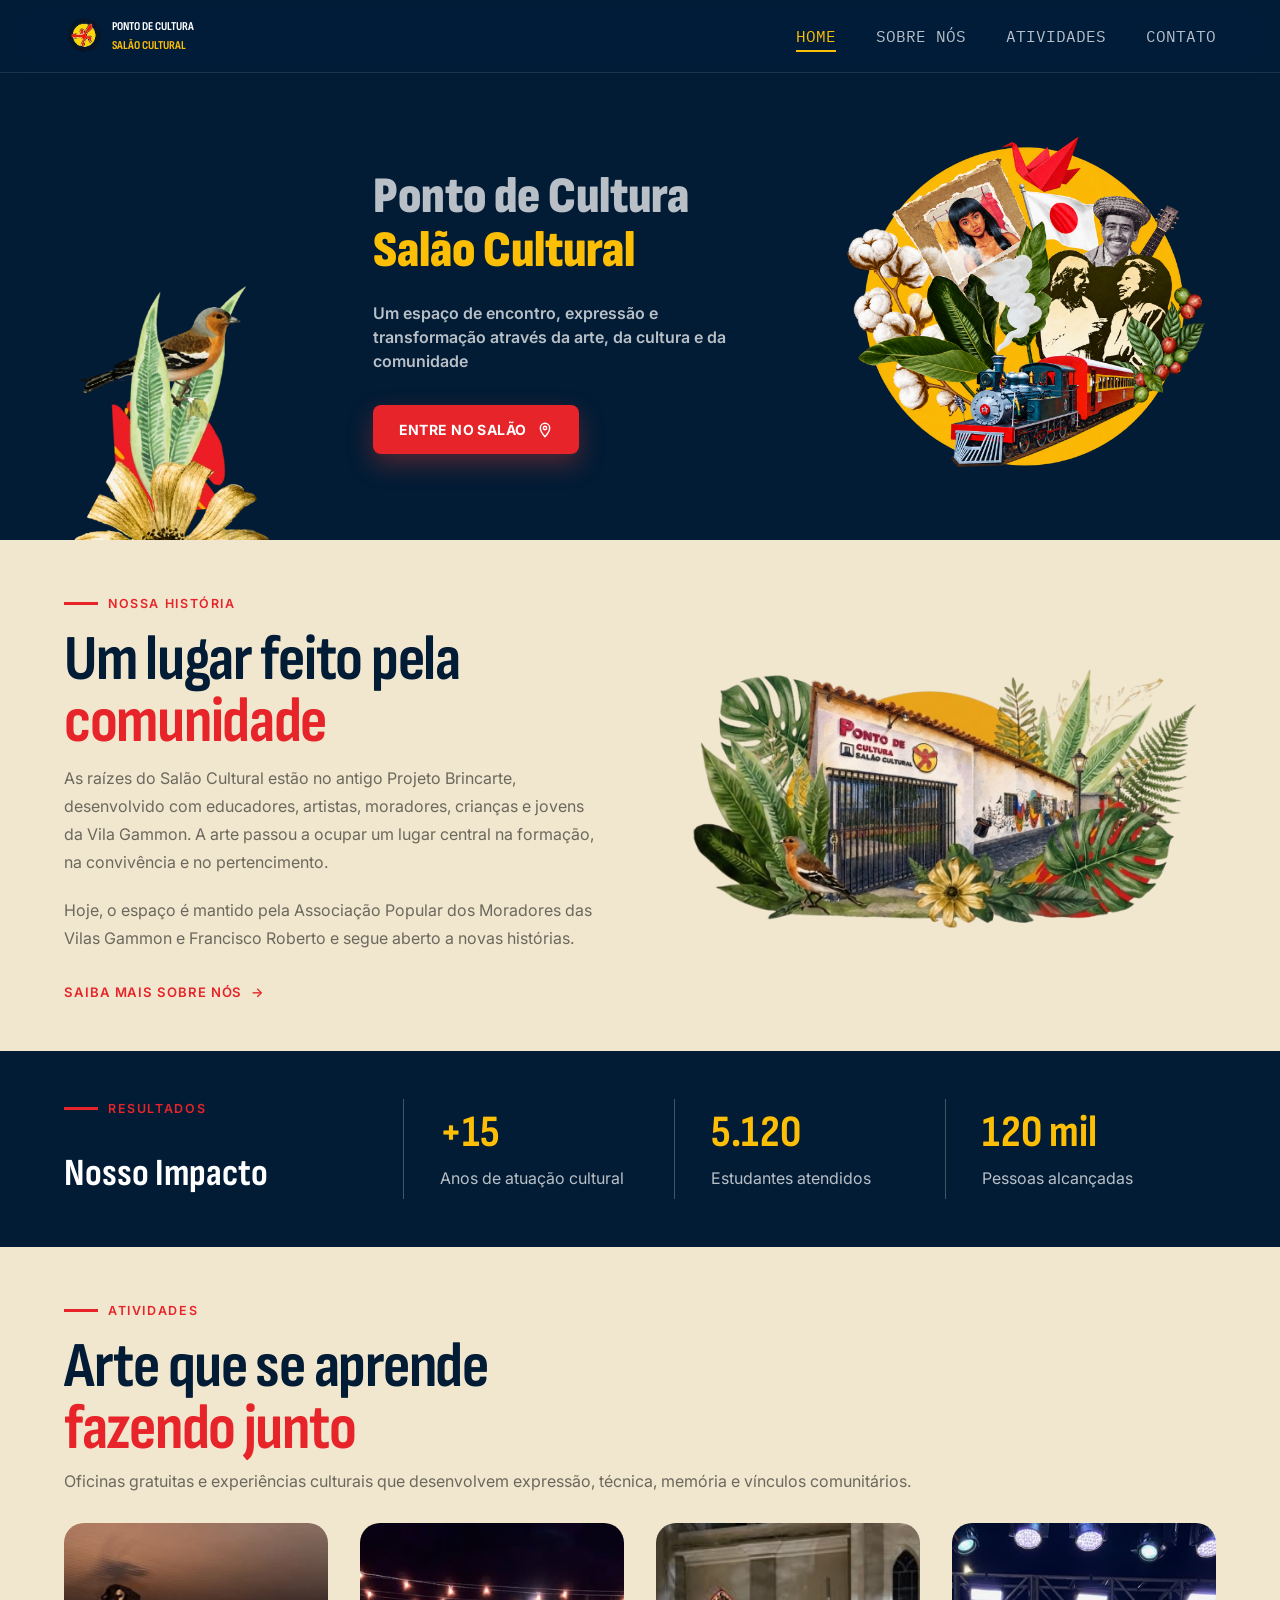
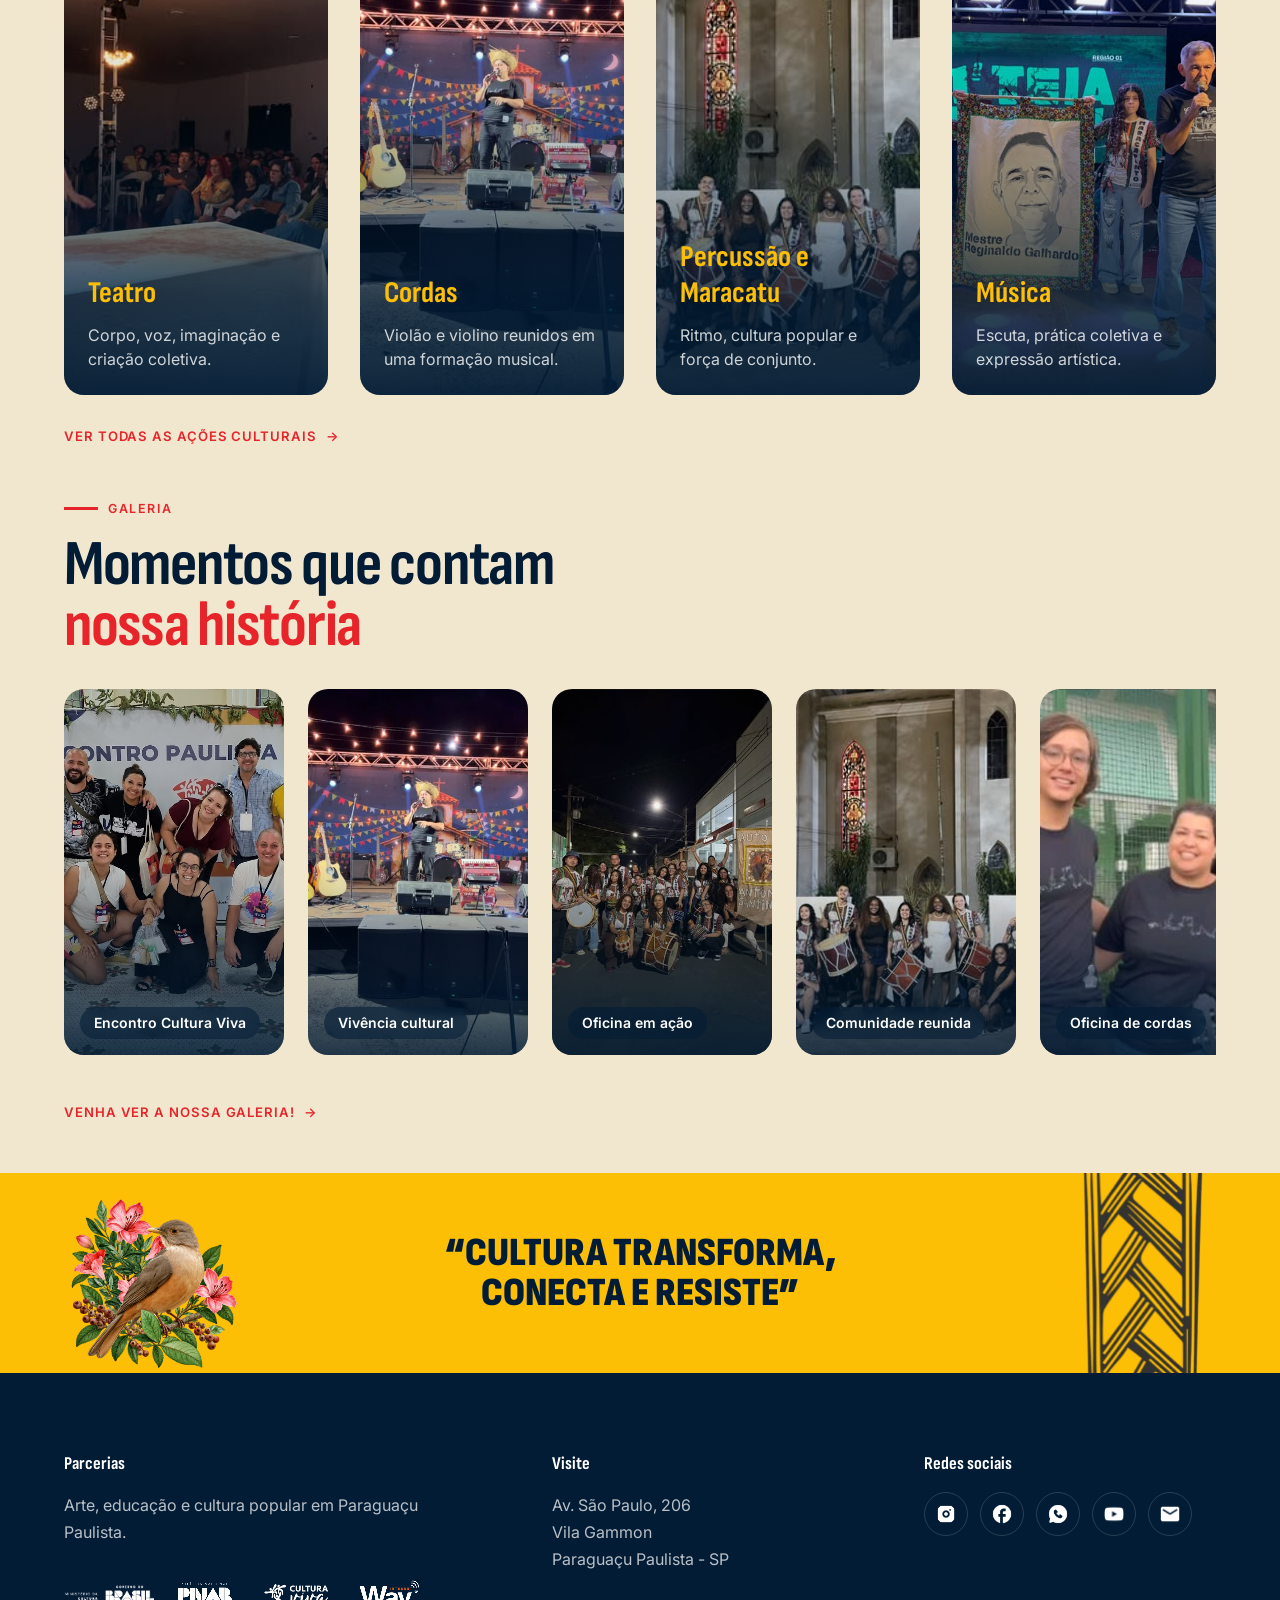
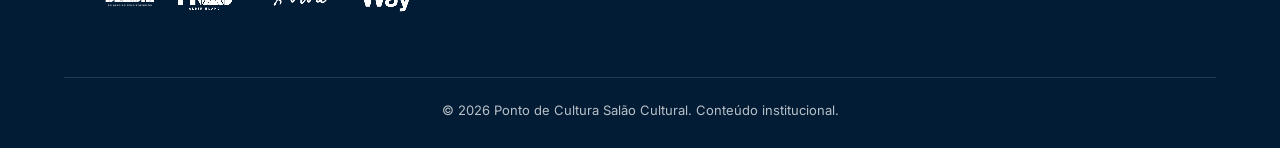
==== commit 6fe69743: "feat(pages): add hero section to about, activities, and contact pages; update layout and styles styl" ====
--- a/pages/index.html
+++ b/pages/index.html
@@ -81,9 +81,9 @@
 
         <section class="history content-container">
             <div class="history__container">
-                <span class="eyebrown">NOSSA HISTÓRIA</span>
-
                 <div class="history__content">
+                    <span class="eyebrown">NOSSA HISTÓRIA</span>
+
                     <h1 class="title_content">Um lugar feito pela <span>comunidade</span></h1>
 
                     <div class="history__content__text">
@@ -161,23 +161,23 @@
             </div>
 
             <div class="galery__images">
-                <div class="galery_images_image">
+                <div class="galery_images_image" id="encontro">
                     <span>Encontro Cultura Viva</span>
                 </div>
 
-                <div class="galery_images_image">
+                <div class="galery_images_image" id="vivencia">
                     <span>Vivência cultural</span>
                 </div>
 
-                <div class="galery_images_image">
+                <div class="galery_images_image" id="oficina-acao">
                     <span>Oficina em ação</span>
                 </div>
 
-                <div class="galery_images_image">
+                <div class="galery_images_image" id="comunidade">
                     <span>Comunidade reunida</span>
                 </div>
 
-                <div class="galery_images_image">
+                <div class="galery_images_image" id="oficina-cordas">
                     <span>Oficina de cordas</span>
                 </div>
             </div>
--- a/styles/app.css
+++ b/styles/app.css
@@ -1,13 +1,24 @@
 @import url('https://fonts.googleapis.com/css2?family=IBM+Plex+Mono:wght@400;700&family=Inter:wght@400;500;600;700&family=Sofia+Sans+Condensed:wght@100..1000&display=swap');
 
-@import "home/header.css";
+/* General */
+
+@import "header.css";
+@import "cta.css";
+@import "footer.css";
+
+/* Home */
+
 @import "home/hero.css";
 @import "home/history.css";
 @import "home/stats.css";
 @import "home/activities.css";
 @import "home/galery.css";
-@import "cta.css";
-@import "footer.css";
+
+/* About */
+
+@import url(about/hero.css);
+
+/* Media Query */
 @import "media_query.css";
 
 :root {
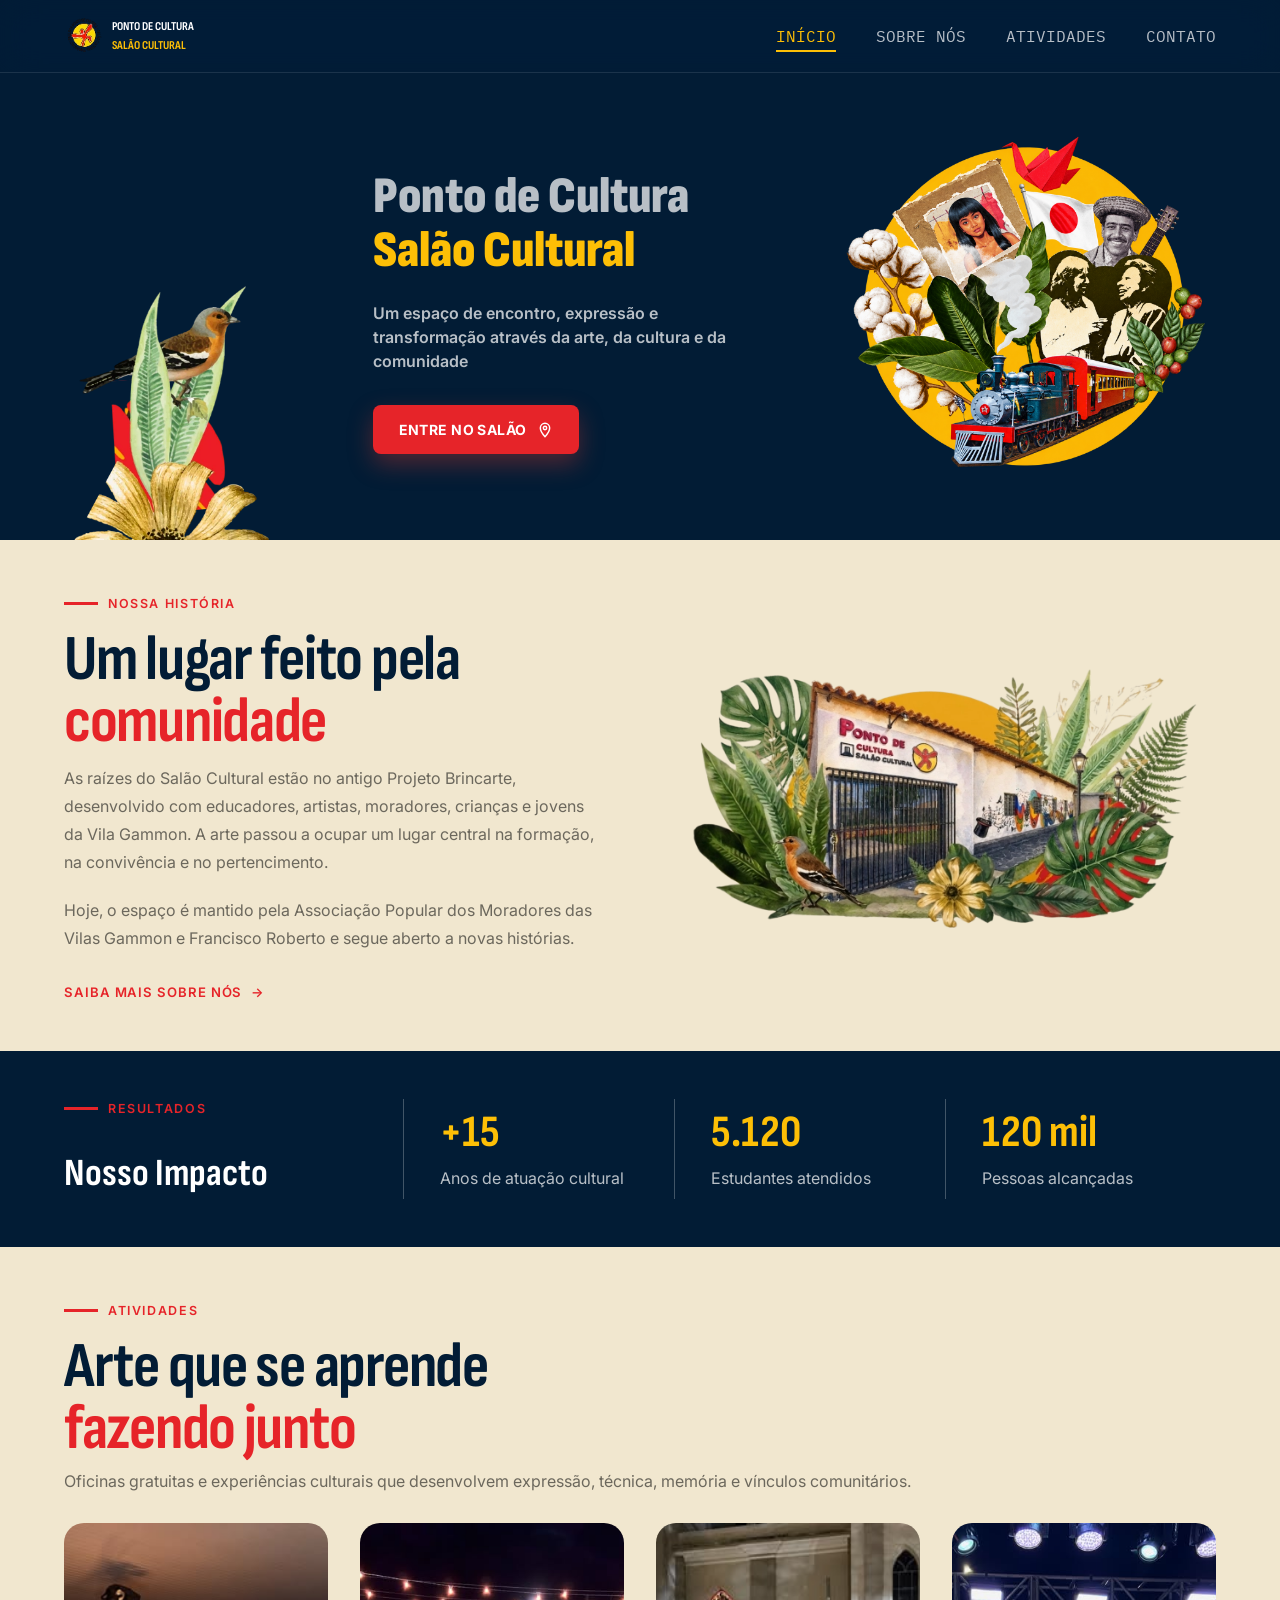
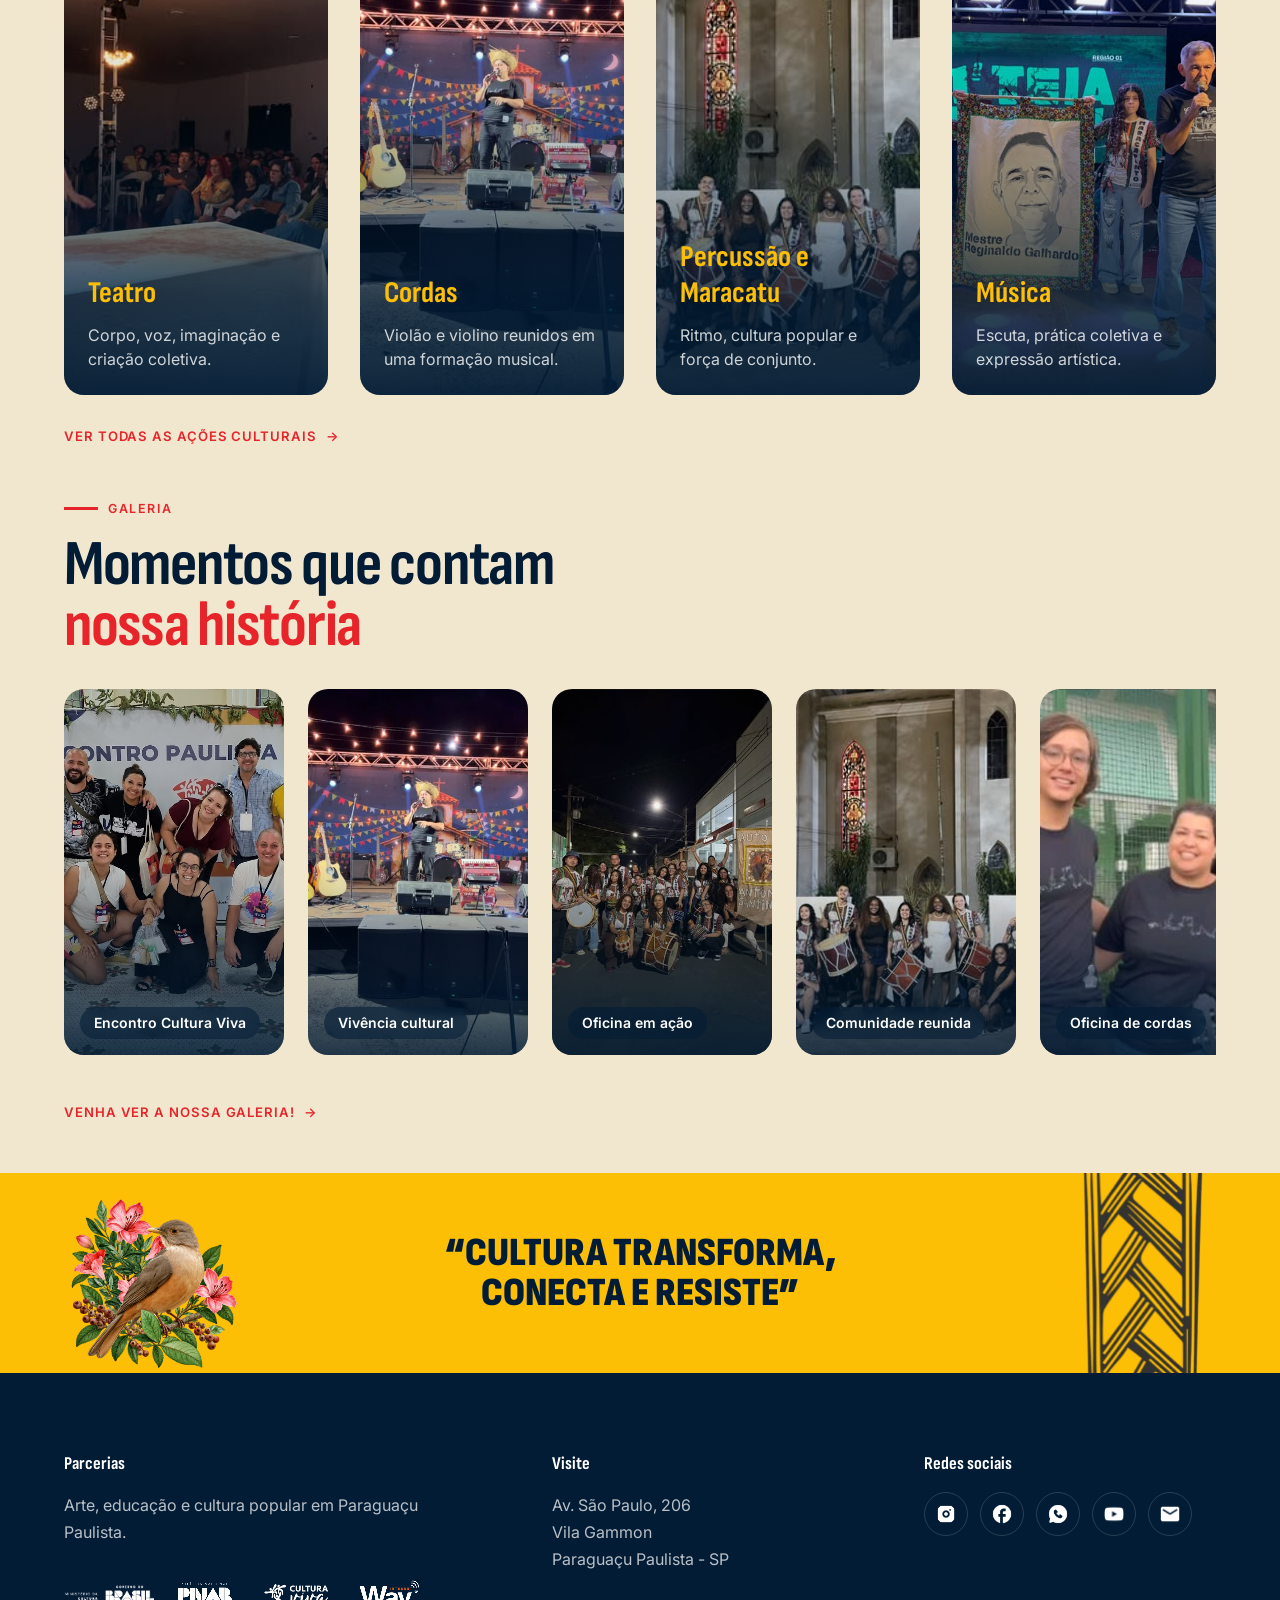
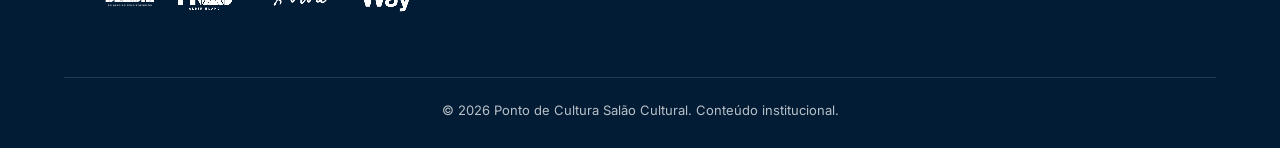
==== commit 8ec1c848: "fix(navigation): update "HOME" to "INÍCIO" for consistency in Portuguese" ====
--- a/pages/index.html
+++ b/pages/index.html
@@ -41,7 +41,7 @@
                         </svg>
                     </label>
 
-                    <li><a href="index.html" class="active">HOME</a></li>
+                    <li><a href="index.html" class="active">INÍCIO</a></li>
                     <li><a href="about.html">SOBRE NÓS</a></li>
                     <li><a href="activities.html">ATIVIDADES</a></li>
                     <li><a href="contact.html">CONTATO</a></li>
@@ -195,67 +195,66 @@
                 <img class="cta__pattern" src="../assets/images/Grafismo_quote.webp" alt="Grafismo decorativo">
             </div>
         </section>
-
-        <footer>
-            <div class="footer-container">
-                <div class="footer-content">
-                    <div class="footer-column">
-                        <h3>Parcerias</h3>
-                        <p>Arte, educação e cultura popular em Paraguaçu Paulista.</p>                        
-
-                        <div class="footer-partners">
-                            <img src="../assets/icons/Ministério-da-cultura_logo.webp" alt="Ministério da Cultura">
-                            <img src="../assets/icons/PNAB_logo.webp" alt="PNAB">
-                            <img src="../assets/icons/Cultura-viva_logo.webp" alt="Cultura Viva">
-                            <img src="../assets/icons/Way_logo.webp" alt="Way">
-                        </div>
-                    </div>
-
-                    <div class="footer-column">
-                        <h3>Visite</h3>
-
-                        <a href="https://www.google.com/maps/search/?api=1&query=Av.+São+Paulo+206+Paraguaçu+Paulista+SP"
-                            target="_blank"
-                            rel="noopener noreferrer">
-                            Av. São Paulo, 206<br>
-                            Vila Gammon<br>
-                            Paraguaçu Paulista - SP
-                        </a>
-                    </div>
-
-                    <div class="footer-column">
-                        <h3>Redes sociais</h3>
-
-                        <div class="footer-socials">
-                            <a href="#" aria-label="Instagram">
-                                <img src="../assets/icons/Instagram_logo.webp" alt="Instagram">
-                            </a>
-
-                            <a href="#" aria-label="Facebook">
-                                <img src="../assets/icons/Facebook_logo.webp" alt="Facebook">
-                            </a>
-
-                            <a href="#" aria-label="WhatsApp">
-                                <img src="../assets/icons/Whatsapp_logo.webp" alt="WhatsApp">
-                            </a>
-
-                            <a href="#" aria-label="YouTube">
-                                <img src="../assets/icons/Youtube_logo.webp" alt="YouTube">
-                            </a>
-
-                            <a href="#" aria-label="E-mail">
-                                <img src="../assets/icons/Email_logo.webp" alt="E-mail">
-                            </a>
-                        </div>
-                    </div>
-                </div>
-
-                <div class="footer-bottom">
-                    <p>© 2026 Ponto de Cultura Salão Cultural. Conteúdo institucional.</p>
-                </div>
-            </div>
-        </footer>
     </main>
 
+    <footer>
+        <div class="footer-container">
+            <div class="footer-content">
+                <div class="footer-column">
+                    <h3>Parcerias</h3>
+                    <p>Arte, educação e cultura popular em Paraguaçu Paulista.</p>                        
+
+                    <div class="footer-partners">
+                        <img src="../assets/icons/Ministério-da-cultura_logo.webp" alt="Ministério da Cultura">
+                        <img src="../assets/icons/PNAB_logo.webp" alt="PNAB">
+                        <img src="../assets/icons/Cultura-viva_logo.webp" alt="Cultura Viva">
+                        <img src="../assets/icons/Way_logo.webp" alt="Way">
+                    </div>
+                </div>
+
+                <div class="footer-column">
+                    <h3>Visite</h3>
+
+                    <a href="https://www.google.com/maps/search/?api=1&query=Av.+São+Paulo+206+Paraguaçu+Paulista+SP"
+                        target="_blank"
+                        rel="noopener noreferrer">
+                        Av. São Paulo, 206<br>
+                        Vila Gammon<br>
+                        Paraguaçu Paulista - SP
+                    </a>
+                </div>
+
+                <div class="footer-column">
+                    <h3>Redes sociais</h3>
+
+                    <div class="footer-socials">
+                        <a href="#" aria-label="Instagram">
+                            <img src="../assets/icons/Instagram_logo.webp" alt="Instagram">
+                        </a>
+
+                        <a href="#" aria-label="Facebook">
+                            <img src="../assets/icons/Facebook_logo.webp" alt="Facebook">
+                        </a>
+
+                        <a href="#" aria-label="WhatsApp">
+                            <img src="../assets/icons/Whatsapp_logo.webp" alt="WhatsApp">
+                        </a>
+
+                        <a href="#" aria-label="YouTube">
+                            <img src="../assets/icons/Youtube_logo.webp" alt="YouTube">
+                        </a>
+
+                        <a href="#" aria-label="E-mail">
+                            <img src="../assets/icons/Email_logo.webp" alt="E-mail">
+                        </a>
+                    </div>
+                </div>
+            </div>
+
+            <div class="footer-bottom">
+                <p>© 2026 Ponto de Cultura Salão Cultural. Conteúdo institucional.</p>
+            </div>
+        </div>
+    </footer>
 </body>
 </html>
--- a/styles/app.css
+++ b/styles/app.css
@@ -17,6 +17,22 @@
 /* About */
 
 @import url(about/hero.css);
+@import url(about/about.css);
+@import url(about/timeline.css);
+@import url(about/purpose.css);
+@import url(about/team.css);
+
+/* Activities */
+
+@import url(activities/workshops.css);
+@import url(activities/journey.css);
+@import url(activities/actions.css);
+@import url(activities/faq.css);
+
+/* Contact */
+
+@import url(contact/direct.css);
+@import url(contact/location.css);
 
 /* Media Query */
 @import "media_query.css";
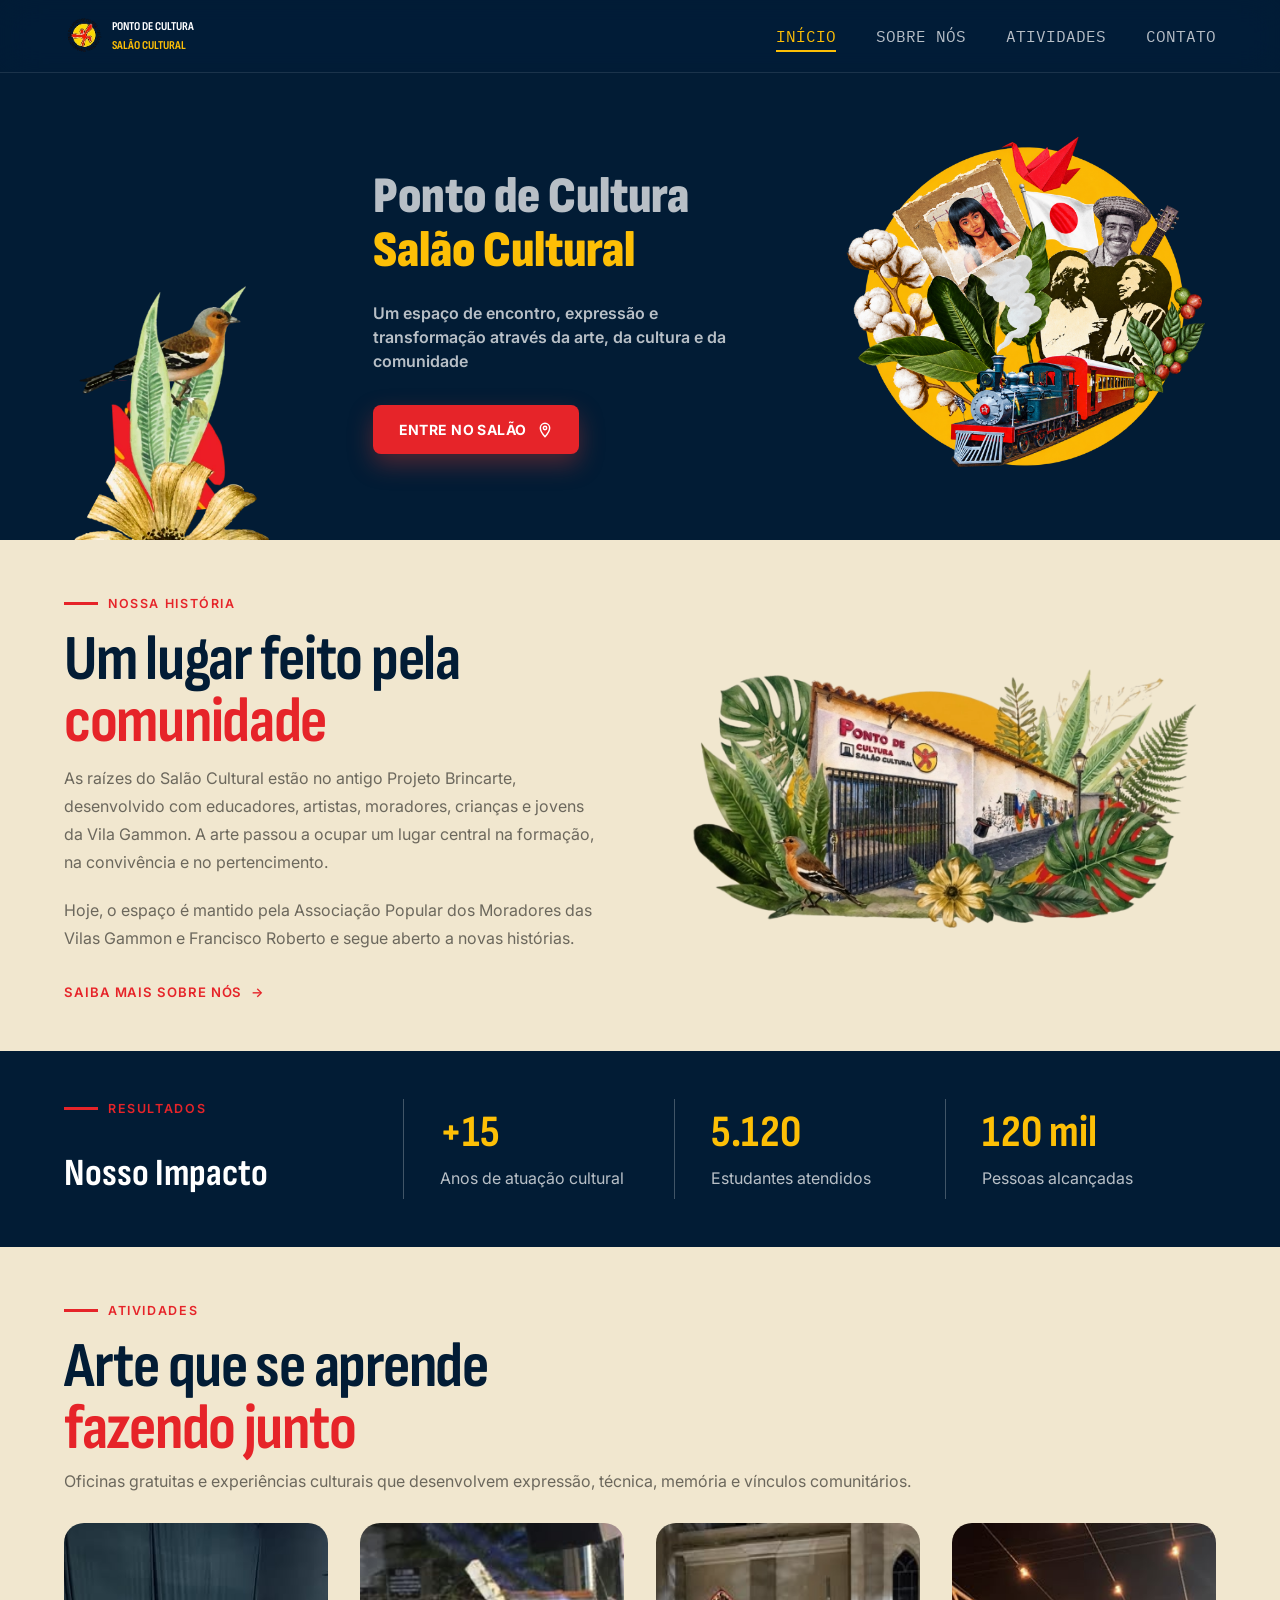
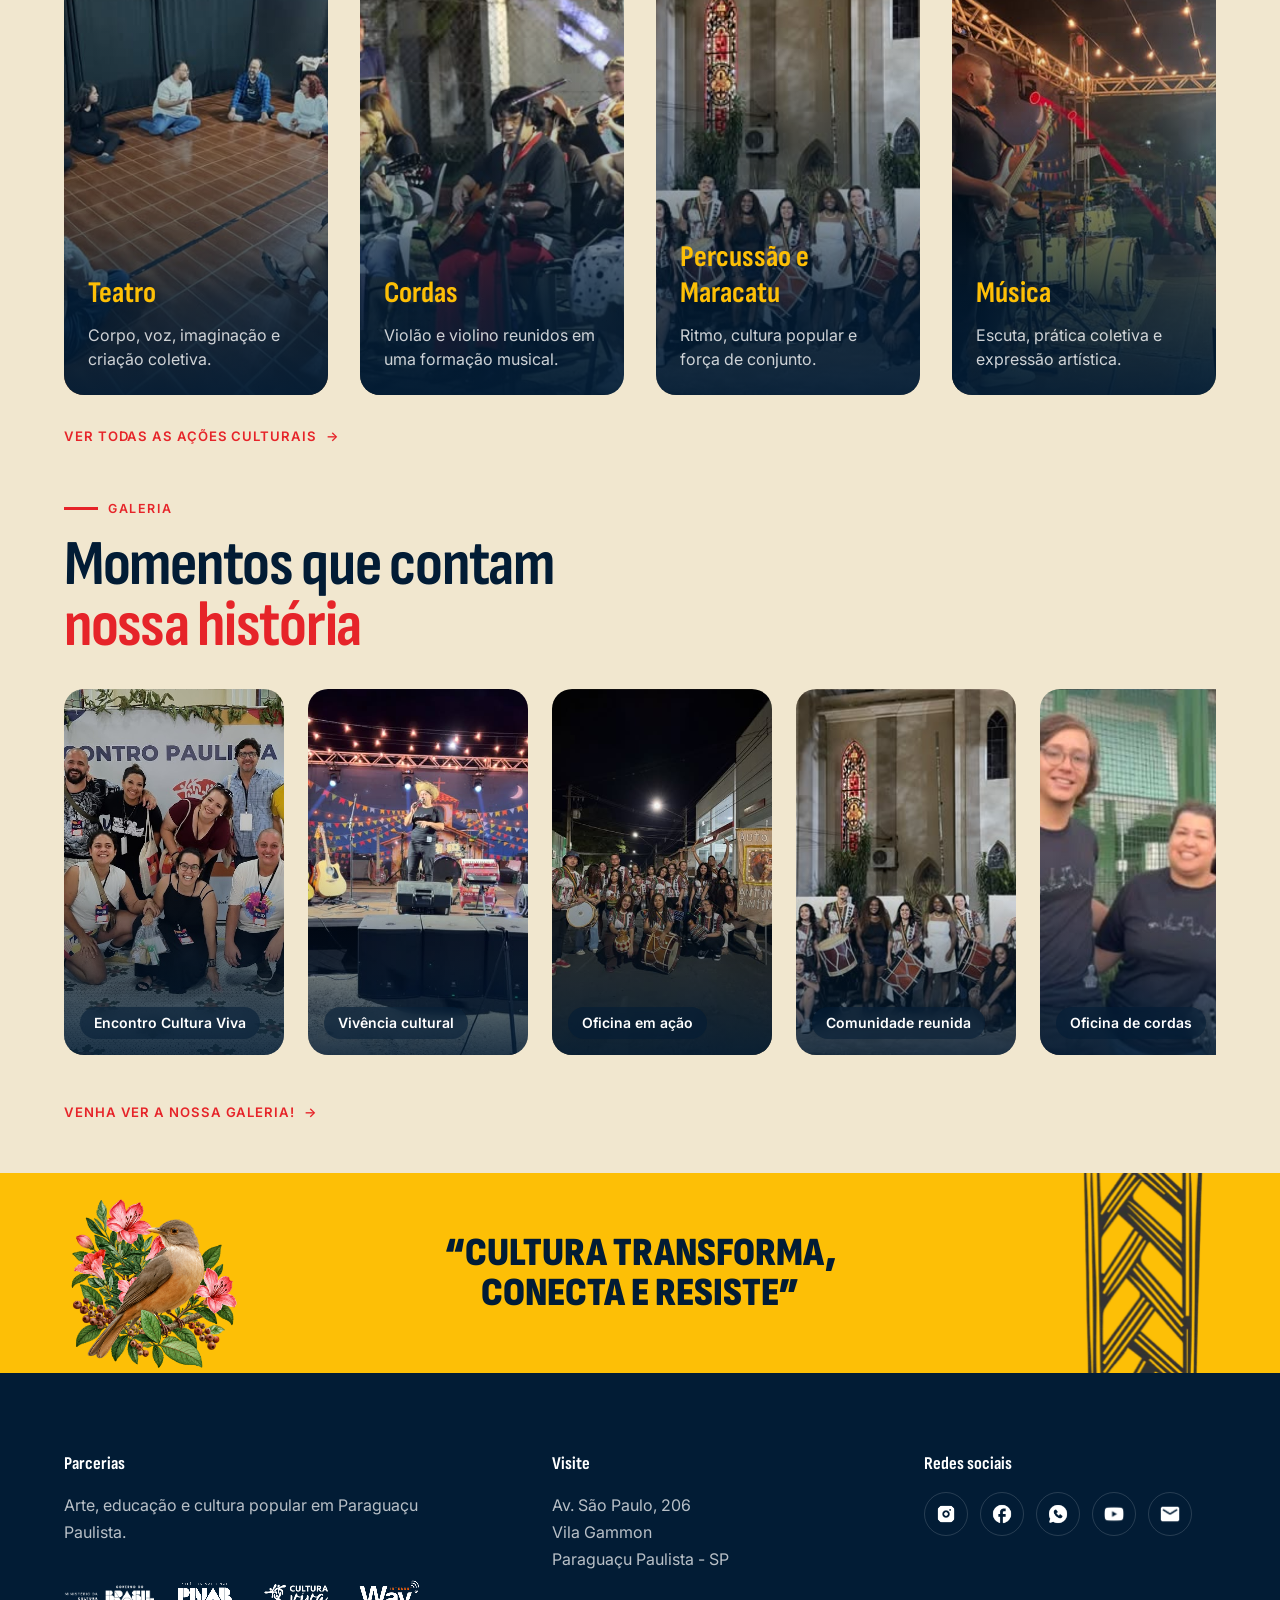
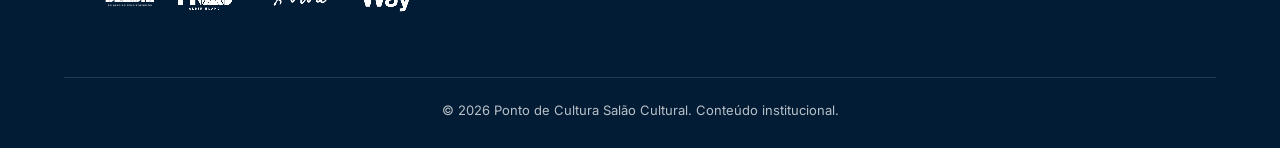
==== commit b16f7bde: "fix(social_links): update social media links in about, activities, contact, and index pages for accu" ====
--- a/pages/index.html
+++ b/pages/index.html
@@ -65,7 +65,7 @@
                         Um espaço de encontro, expressão e transformação através da arte, da cultura e da comunidade
                     </p>
 
-                    <a href="#salao" class="hero-button">
+                    <a href="about.html" class="hero-button">
                         ENTRE NO SALÃO
                         <svg viewBox="0 0 24 24" fill="none" stroke="currentColor" stroke-width="2.2" stroke-linecap="round"
                             stroke-linejoin="round">
@@ -93,7 +93,7 @@
                     </div>
                 </div>
 
-                <a href="#" class="btn">Saiba mais sobre nós</a>
+                <a href="about.html" class="btn">Saiba mais sobre nós</a>
             </div>
 
             <img src="../assets/images/Prédio_about.webp" alt="Uma imagem ilustrativa do prédio do Salão Cultural" class="history__image">
@@ -148,7 +148,7 @@
                         <p>Escuta, prática coletiva e expressão artística.</p>
                     </div>
                 </div>
-                <a href="#" class="btn">Ver todas as ações culturais</a>
+                <a href="activities.html" class="btn">Ver todas as ações culturais</a>
             </div>
         </section>
 
@@ -182,7 +182,7 @@
                 </div>
             </div>
 
-            <a href="#" class="btn">Venha ver a nossa galeria!</a>
+            <a href="https://www.instagram.com/pontodecultura.ppta/" class="btn" target="_blank">Venha ver a nossa galeria!</a>
         </section>
 
         <section class="cta">
@@ -228,23 +228,23 @@
                     <h3>Redes sociais</h3>
 
                     <div class="footer-socials">
-                        <a href="#" aria-label="Instagram">
+                        <a href="https://www.instagram.com/pontodecultura.ppta/" target="_blank" aria-label="Instagram">
                             <img src="../assets/icons/Instagram_logo.webp" alt="Instagram">
                         </a>
 
-                        <a href="#" aria-label="Facebook">
+                        <a href="https://www.facebook.com/PontodeCultura.APMVGFR" target="_blank" aria-label="Facebook">
                             <img src="../assets/icons/Facebook_logo.webp" alt="Facebook">
                         </a>
 
-                        <a href="#" aria-label="WhatsApp">
+                        <a href="#" target="_blank" aria-label="WhatsApp">
                             <img src="../assets/icons/Whatsapp_logo.webp" alt="WhatsApp">
                         </a>
 
-                        <a href="#" aria-label="YouTube">
+                        <a href="https://www.youtube.com/@SalaoCultural" target="_blank" aria-label="YouTube">
                             <img src="../assets/icons/Youtube_logo.webp" alt="YouTube">
                         </a>
 
-                        <a href="#" aria-label="E-mail">
+                        <a href="pontodeculturasalaocultural@gmail.com" target="_blank" aria-label="E-mail">
                             <img src="../assets/icons/Email_logo.webp" alt="E-mail">
                         </a>
                     </div>
--- a/styles/app.css
+++ b/styles/app.css
@@ -1,41 +1,13 @@
 @import url('https://fonts.googleapis.com/css2?family=IBM+Plex+Mono:wght@400;700&family=Inter:wght@400;500;600;700&family=Sofia+Sans+Condensed:wght@100..1000&display=swap');
 
 /* General */
+@import "general.css";
 
-@import "header.css";
-@import "cta.css";
-@import "footer.css";
-
-/* Home */
-
-@import "home/hero.css";
-@import "home/history.css";
-@import "home/stats.css";
-@import "home/activities.css";
-@import "home/galery.css";
-
-/* About */
-
-@import url(about/hero.css);
-@import url(about/about.css);
-@import url(about/timeline.css);
-@import url(about/purpose.css);
-@import url(about/team.css);
-
-/* Activities */
-
-@import url(activities/workshops.css);
-@import url(activities/journey.css);
-@import url(activities/actions.css);
-@import url(activities/faq.css);
-
-/* Contact */
-
-@import url(contact/direct.css);
-@import url(contact/location.css);
-
-/* Media Query */
-@import "media_query.css";
+/* Pages */
+@import "pages/about.css";
+@import "pages/home.css";
+@import "pages/activities.css";
+@import "pages/contact.css";
 
 :root {
     /* Backgrounds */
